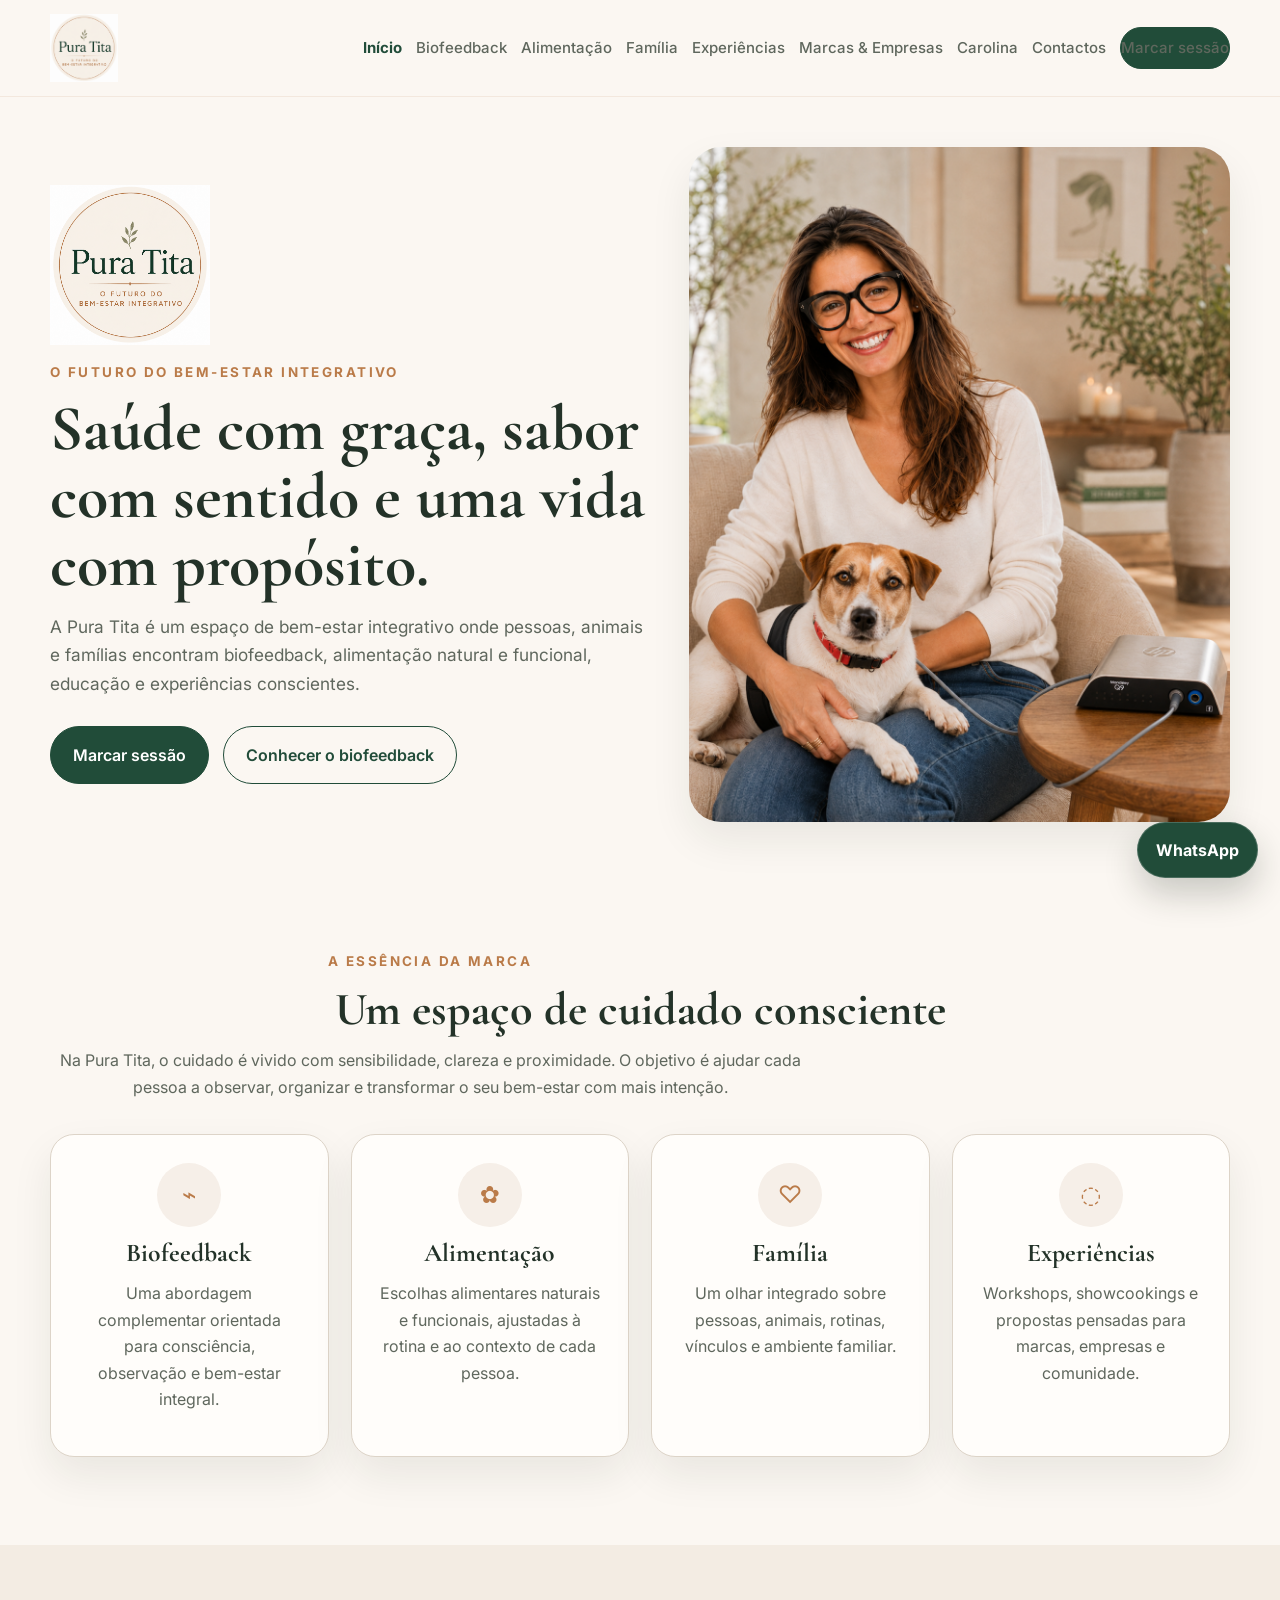
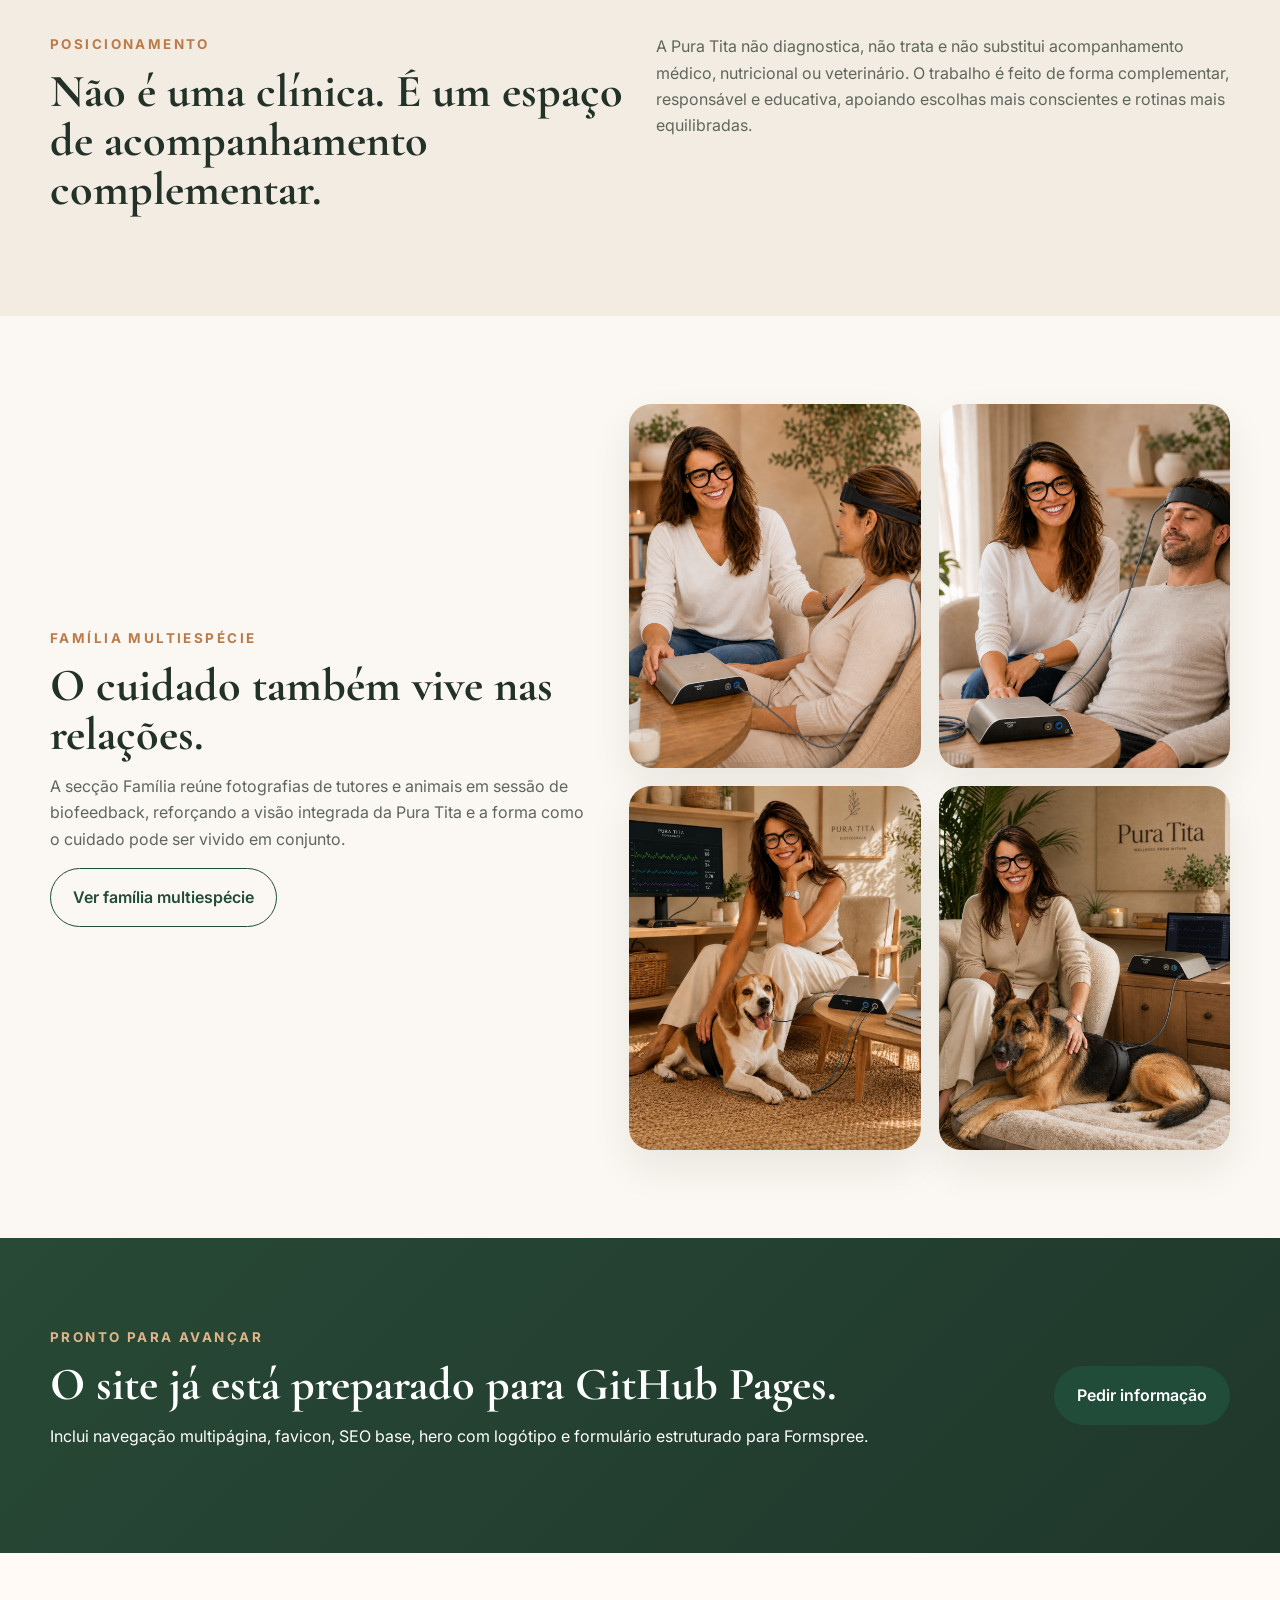
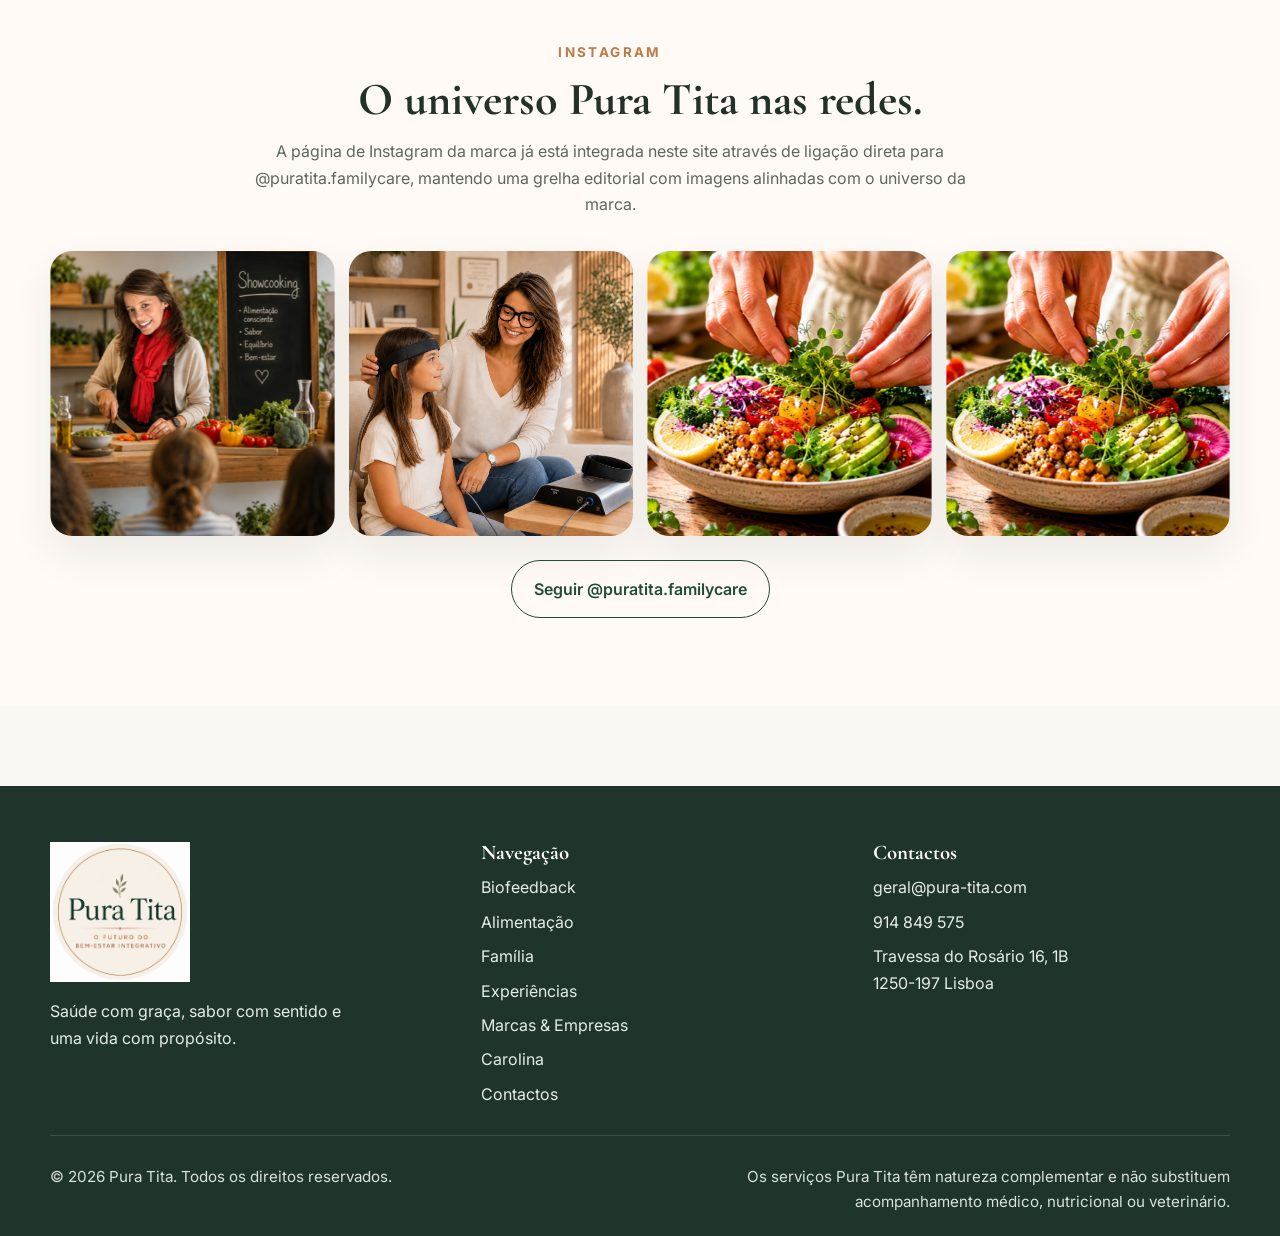
==== index.html @ 553c0d9a "Add files via upload" ====
<!doctype html>
<html lang="pt">
<head>
  <meta charset="utf-8" />
<meta name="viewport" content="width=device-width, initial-scale=1" />
<title>Pura Tita | Bem-estar integrativo para pessoas, animais e famílias</title>
<meta name="description" content="Pura Tita é um espaço de bem-estar integrativo com biofeedback, alimentação natural e funcional, família multiespécie e experiências com propósito." />
<meta name="robots" content="index, follow" />
<link rel="canonical" href="https://SEU-UTILIZADOR.github.io/pura-tita-site/index.html" />
<link rel="icon" type="image/png" href="assets/images/favicon.png" />
<link rel="preconnect" href="https://fonts.googleapis.com" />
<link rel="preconnect" href="https://fonts.gstatic.com" crossorigin />
<link href="https://fonts.googleapis.com/css2?family=Cormorant+Garamond:wght@400;500;600;700&family=Inter:wght@400;500;600;700&display=swap" rel="stylesheet" />
<link rel="stylesheet" href="styles.css" />
<meta property="og:type" content="website" />
<meta property="og:site_name" content="Pura Tita" />
<meta property="og:title" content="Pura Tita | Bem-estar integrativo para pessoas, animais e famílias" />
<meta property="og:description" content="Pura Tita é um espaço de bem-estar integrativo com biofeedback, alimentação natural e funcional, família multiespécie e experiências com propósito." />
<meta property="og:url" content="https://SEU-UTILIZADOR.github.io/pura-tita-site/index.html" />
<meta property="og:image" content="https://SEU-UTILIZADOR.github.io/pura-tita-site/assets/images/hero-xafas.png" />
<meta name="twitter:card" content="summary_large_image" />
<meta name="twitter:title" content="Pura Tita | Bem-estar integrativo para pessoas, animais e famílias" />
<meta name="twitter:description" content="Pura Tita é um espaço de bem-estar integrativo com biofeedback, alimentação natural e funcional, família multiespécie e experiências com propósito." />
<meta name="twitter:image" content="https://SEU-UTILIZADOR.github.io/pura-tita-site/assets/images/hero-xafas.png" />
<script type="application/ld+json">
{
  "@context": "https://schema.org",
  "@type": "LocalBusiness",
  "name": "Pura Tita",
  "description": "Espaço de bem-estar integrativo com biofeedback, alimentação natural e funcional, experiências e família multiespécie.",
  "url": "https://SEU-UTILIZADOR.github.io/pura-tita-site/",
  "email": "geral@pura-tita.com",
  "telephone": "+351914849575",
  "sameAs": ["https://www.instagram.com/puratita.familycare/"],
  "address": {
    "@type": "PostalAddress",
    "streetAddress": "Travessa do Rosário 16, 1B",
    "postalCode": "1250-197",
    "addressLocality": "Lisboa",
    "addressCountry": "PT"
  }
}
</script>
</head>
<body>

<header class="site-header">
  <div class="container header-inner">
    <a class="brand" href="index.html" aria-label="Pura Tita — início">
      <img class="brand-logo" src="assets/images/logo-pura-tita.png" alt="Logótipo Pura Tita" />
    </a>
    <button class="nav-toggle" type="button" aria-expanded="false" aria-controls="menu">Menu</button>
    <nav id="menu" class="site-nav" aria-label="Navegação principal">
      <a href="index.html" class="is-active">Início</a>
      <a href="biofeedback.html" class="">Biofeedback</a>
      <a href="alimentacao.html" class="">Alimentação</a>
      <a href="familia.html" class="">Família</a>
      <a href="experiencias.html" class="">Experiências</a>
      <a href="marcas-empresas.html" class="">Marcas & Empresas</a>
      <a href="carolina.html" class="">Carolina</a>
      <a href="contactos.html" class="">Contactos</a>
      <a class="button button-small" href="https://calendar.app.google/uFUYTp2zuA6HXyQT7" target="_blank" rel="noopener">Marcar sessão</a>
    </nav>
  </div>
</header>
<main>
  <section class="hero hero-home">
    <div class="container hero-grid">
      <div class="hero-copy">
        <img class="hero-logo" src="assets/images/logo-pura-tita.png" alt="Logótipo Pura Tita" />
        <p class="eyebrow">O futuro do bem-estar integrativo</p>
        <h1>Saúde com graça, sabor com sentido e uma vida com propósito.</h1>
        <p class="lead">A Pura Tita é um espaço de bem-estar integrativo onde pessoas, animais e famílias encontram biofeedback, alimentação natural e funcional, educação e experiências conscientes.</p>
        <div class="hero-actions">
          <a class="button" href="https://calendar.app.google/uFUYTp2zuA6HXyQT7" target="_blank" rel="noopener">Marcar sessão</a>
          <a class="button button-secondary" href="biofeedback.html">Conhecer o biofeedback</a>
        </div>
      </div>
      <div class="hero-media">
        <img src="assets/images/hero-xafas.png" alt="Carolina com o Xafas num ambiente acolhedor e alinhado com a marca Pura Tita" />
      </div>
    </div>
  </section>

  <section class="section">
    <div class="container">
      <div class="section-heading center">
        <p class="eyebrow">A essência da marca</p>
        <h2>Um espaço de cuidado consciente</h2>
        <p>Na Pura Tita, o cuidado é vivido com sensibilidade, clareza e proximidade. O objetivo é ajudar cada pessoa a observar, organizar e transformar o seu bem-estar com mais intenção.</p>
      </div>
      
<div class="cards cards-4">
  <article class="card icon-card"><span>⌁</span><h3>Biofeedback</h3><p>Uma abordagem complementar orientada para consciência, observação e bem-estar integral.</p></article>
  <article class="card icon-card"><span>✿</span><h3>Alimentação</h3><p>Escolhas alimentares naturais e funcionais, ajustadas à rotina e ao contexto de cada pessoa.</p></article>
  <article class="card icon-card"><span>♡</span><h3>Família</h3><p>Um olhar integrado sobre pessoas, animais, rotinas, vínculos e ambiente familiar.</p></article>
  <article class="card icon-card"><span>◌</span><h3>Experiências</h3><p>Workshops, showcookings e propostas pensadas para marcas, empresas e comunidade.</p></article>
</div>
    </div>
  </section>

  <section class="section section-tint">
    <div class="container two-col">
      <div>
        <p class="eyebrow">Posicionamento</p>
        <h2>Não é uma clínica. É um espaço de acompanhamento complementar.</h2>
      </div>
      <div>
        <p>A Pura Tita não diagnostica, não trata e não substitui acompanhamento médico, nutricional ou veterinário. O trabalho é feito de forma complementar, responsável e educativa, apoiando escolhas mais conscientes e rotinas mais equilibradas.</p>
      </div>
    </div>
  </section>

  <section class="section">
    <div class="container split-feature">
      <div class="feature-copy">
        <p class="eyebrow">Família multiespécie</p>
        <h2>O cuidado também vive nas relações.</h2>
        <p>A secção Família reúne fotografias de tutores e animais em sessão de biofeedback, reforçando a visão integrada da Pura Tita e a forma como o cuidado pode ser vivido em conjunto.</p>
        <a class="button button-secondary" href="familia.html">Ver família multiespécie</a>
      </div>
      <div class="feature-media family-feature-grid">
        <img src="assets/images/familia-mulher-adulta.png" alt="Carolina com uma tutora em sessão de biofeedback" />
        <img src="assets/images/familia-homem-adulto.png" alt="Carolina com um tutor em sessão de biofeedback" />
        <img src="assets/images/biofeedback-beagle.jpg" alt="Carolina com um beagle em sessão de biofeedback" />
        <img src="assets/images/familia-pastor.jpg" alt="Carolina com um pastor alemão em sessão de biofeedback" />
      </div>
    </div>
  </section>

  <section class="section cta-band">
    <div class="container cta-band-inner">
      <div>
        <p class="eyebrow">Pronto para avançar</p>
        <h2>O site já está preparado para GitHub Pages.</h2>
        <p>Inclui navegação multipágina, favicon, SEO base, hero com logótipo e formulário estruturado para Formspree.</p>
      </div>
      <a class="button" href="contactos.html">Pedir informação</a>
    </div>
  </section>

  <section class="section instagram-section">
    <div class="container section-heading center narrow">
      <p class="eyebrow">Instagram</p>
      <h2>O universo Pura Tita nas redes.</h2>
      <p>A página de Instagram da marca já está integrada neste site através de ligação direta para @puratita.familycare, mantendo uma grelha editorial com imagens alinhadas com o universo da marca.</p>
    </div>
    <div class="container instagram-grid">
      <img src="assets/images/experiencias-showcooking.png" alt="Showcooking Pura Tita" />
      <img src="assets/images/familia-crianca.png" alt="Sessão de biofeedback com criança" />
      <img src="assets/images/alimentacao-1.png" alt="Alimentação natural e funcional Pura Tita" />
      <img src="assets/images/alimentacao-1.png" alt="Alimentação natural e funcional Pura Tita" />
    </div>
    <div class="container center insta-cta">
      <a class="button button-secondary" href="https://www.instagram.com/puratita.familycare/" target="_blank" rel="noopener">Seguir @puratita.familycare</a>
    </div>
  </section>

</main>

<footer class="site-footer">
  <div class="container footer-grid">
    <div>
      <img class="footer-logo" src="assets/images/logo-pura-tita.png" alt="Logótipo Pura Tita" />
      <p class="footer-tagline">Saúde com graça, sabor com sentido e uma vida com propósito.</p>
    </div>
    <div>
      <h4>Navegação</h4>
      <ul class="footer-links">
        <li><a href="biofeedback.html">Biofeedback</a></li>
        <li><a href="alimentacao.html">Alimentação</a></li>
        <li><a href="familia.html">Família</a></li>
        <li><a href="experiencias.html">Experiências</a></li>
        <li><a href="marcas-empresas.html">Marcas & Empresas</a></li>
        <li><a href="carolina.html">Carolina</a></li>
        <li><a href="contactos.html">Contactos</a></li>
      </ul>
    </div>
    <div>
      <h4>Contactos</h4>
      <ul class="footer-links footer-contact">
        <li><a href="mailto:geral@pura-tita.com">geral@pura-tita.com</a></li>
        <li><a href="tel:+351914849575">914 849 575</a></li>
        <li>Travessa do Rosário 16, 1B<br />1250-197 Lisboa</li>
      </ul>
    </div>
  </div>
  <div class="container footer-bottom">
    <p>© <span id="year"></span> Pura Tita. Todos os direitos reservados.</p>
    <p class="footer-note">Os serviços Pura Tita têm natureza complementar e não substituem acompanhamento médico, nutricional ou veterinário.</p>
  </div>
</footer>
<a class="whatsapp-float" href="https://wa.me/351914849575?text=Gostaria%20de%20saber%20mais%20sobre%20a%20Pura%20Tita." aria-label="Contactar a Pura Tita por WhatsApp">WhatsApp</a>
<script src="script.js"></script>
</body>
</html>
---- styles.css ----
:root{
  --bg:#fbf7f2;
  --surface:#fffdfa;
  --surface-2:#f3ece3;
  --text:#2a3029;
  --muted:#5f675d;
  --line:#ddd4c8;
  --green:#214c39;
  --green-soft:#315e48;
  --copper:#ba7b49;
  --white:#ffffff;
  --shadow:0 18px 40px rgba(29,35,27,.08);
  --radius:24px;
  --radius-sm:18px;
  --container:min(1180px, calc(100% - 32px));
  --serif:'Cormorant Garamond', Georgia, serif;
  --sans:'Inter', system-ui, sans-serif;
}
*{box-sizing:border-box}
html{scroll-behavior:smooth}
body{margin:0;font-family:var(--sans);background:var(--bg);color:var(--text);line-height:1.65}
a{color:inherit;text-decoration:none}
img{max-width:100%;display:block}
.container{width:var(--container);margin:0 auto}
.section{padding:88px 0}
.section-tint{background:var(--surface-2)}
.center{text-align:center}
.narrow{max-width:820px}
.top-gap{margin-top:28px}
.eyebrow{margin:0 0 12px;font-size:.84rem;font-weight:700;letter-spacing:.18em;text-transform:uppercase;color:var(--copper)}
h1,h2,h3,h4{font-family:var(--serif);line-height:1.06;margin:0 0 14px;color:#233228}
h1{font-size:clamp(2.6rem, 5vw, 4.8rem)}
h2{font-size:clamp(2rem, 3.6vw, 3.2rem)}
h3{font-size:1.6rem}
p{margin:0 0 16px;color:var(--muted)}
.lead{font-size:1.08rem}
.button{display:inline-flex;align-items:center;justify-content:center;padding:15px 22px;border-radius:999px;background:var(--green);color:#fff;font-weight:600;border:1px solid var(--green);transition:.25s ease}
.button:hover{background:var(--green-soft);border-color:var(--green-soft)}
.button-secondary{background:transparent;color:var(--green)}
.button-secondary:hover{background:rgba(33,76,57,.06)}
.button-small{padding:11px 18px;font-size:.95rem}
.site-header{position:sticky;top:0;z-index:20;background:rgba(251,247,242,.92);backdrop-filter:blur(10px);border-bottom:1px solid rgba(186,123,73,.12)}
.header-inner{display:flex;align-items:center;justify-content:space-between;gap:18px;padding:14px 0}
.brand-logo{height:68px;width:auto;object-fit:contain}
.site-nav{display:flex;align-items:center;gap:18px;flex-wrap:wrap}
.site-nav a{padding:8px 0;color:var(--muted);font-weight:500}
.site-nav a.is-active{color:var(--green);font-weight:700}
.nav-toggle{display:none;border:1px solid var(--line);background:#fff;padding:10px 14px;border-radius:999px;font:inherit}
.hero{padding:42px 0 40px}
.hero-home{padding-top:50px}
.hero-grid,.page-hero-grid{display:grid;grid-template-columns:1.05fr .95fr;gap:42px;align-items:center}
.hero-logo{width:160px;margin-bottom:16px}
.hero-media img,.page-hero-media img{width:100%;height:100%;object-fit:cover;border-radius:32px;box-shadow:var(--shadow)}
.hero-actions{display:flex;gap:14px;flex-wrap:wrap;margin-top:28px}
.page-hero{padding:70px 0 34px}
.page-hero.small{padding:76px 0 12px}
.section-heading{margin-bottom:34px}
.section-heading p{max-width:760px}
.cards{display:grid;gap:22px}
.cards-4{grid-template-columns:repeat(4,minmax(0,1fr))}
.cards-3{grid-template-columns:repeat(3,minmax(0,1fr))}
.card{background:var(--surface);border:1px solid var(--line);border-radius:var(--radius);padding:28px;box-shadow:var(--shadow)}
.icon-card{text-align:center}
.icon-card span{display:inline-flex;align-items:center;justify-content:center;width:64px;height:64px;border-radius:50%;background:#f6efe8;color:var(--copper);font-size:1.5rem;margin-bottom:12px}
.two-col{display:grid;grid-template-columns:1fr 1fr;gap:32px;align-items:start}
.split-feature{display:grid;grid-template-columns:.95fr 1.05fr;gap:36px;align-items:center}
.feature-media img{border-radius:22px;box-shadow:var(--shadow)}
.family-feature-grid{display:grid;grid-template-columns:repeat(2,1fr);gap:18px}
.cta-band{background:linear-gradient(135deg, #284936 0%, #1f372b 100%);color:#fff}
.cta-band h2,.cta-band p{color:#fff}
.cta-band .eyebrow{color:#e0b58b}
.cta-band-inner{display:flex;align-items:center;justify-content:space-between;gap:28px}
.checklist{list-style:none;padding:0;margin:24px 0 0;display:grid;gap:10px}
.checklist li{position:relative;padding-left:28px;color:var(--muted)}
.checklist li::before{content:'✓';position:absolute;left:0;top:0;color:var(--green);font-weight:700}
.checklist.two-columns{grid-template-columns:repeat(2,minmax(0,1fr));column-gap:20px}
.steps .card strong{display:inline-flex;width:40px;height:40px;align-items:center;justify-content:center;border-radius:50%;background:#f2eadf;color:var(--green);margin-bottom:10px}
.gallery-2{display:grid;grid-template-columns:1fr 1fr;gap:24px}
.gallery-2 img,.family-grid img{border-radius:26px;box-shadow:var(--shadow);width:100%;height:100%;object-fit:cover}
.notice{background:#fffdf9;border:1px solid var(--line);border-radius:var(--radius);padding:32px;text-align:center;box-shadow:var(--shadow)}
.family-grid{display:grid;grid-template-columns:repeat(2,minmax(0,1fr));gap:24px}
.family-card{background:var(--surface);border:1px solid var(--line);border-radius:26px;overflow:hidden;box-shadow:var(--shadow)}
.family-card img{aspect-ratio:4/5}
.family-card div{padding:20px 22px 24px}
.contact-grid{display:grid;grid-template-columns:.82fr 1.18fr;gap:28px;align-items:start}
.contact-card,.form-card{background:var(--surface);border:1px solid var(--line);border-radius:var(--radius);padding:28px;box-shadow:var(--shadow)}
.contact-list{list-style:none;padding:0;margin:0;display:grid;gap:16px}
.contact-list li{display:grid;gap:4px}
.contact-list strong{color:var(--text)}
.contact-form{display:grid;gap:16px}
.field-grid{display:grid;grid-template-columns:1fr 1fr;gap:16px}
label{display:grid;gap:8px;color:var(--text);font-weight:600}
input,select,textarea{width:100%;padding:14px 16px;border-radius:16px;border:1px solid var(--line);background:#fff;font:inherit;color:var(--text)}
textarea{resize:vertical}
.form-note{font-size:.92rem;color:var(--muted);margin-top:4px}
.site-footer{padding:56px 0 22px;background:#1f352b;color:#eef2ee;margin-top:80px}
.footer-grid{display:grid;grid-template-columns:1.2fr .8fr .9fr;gap:34px;align-items:start}
.footer-logo{width:140px;margin-bottom:16px}
.footer-tagline{color:#e5ede7;max-width:300px}
.site-footer h4{font-size:1.3rem;color:#fff;margin-bottom:10px}
.footer-links{list-style:none;padding:0;margin:0;display:grid;gap:8px}
.footer-links a,.footer-links li{color:#e5ede7}
.footer-bottom{display:flex;justify-content:space-between;gap:24px;align-items:flex-start;padding-top:28px;margin-top:28px;border-top:1px solid rgba(255,255,255,.12)}
.footer-bottom p{color:#d7e2da;font-size:.95rem;margin:0}
.footer-note{max-width:580px;text-align:right}
@media (max-width: 980px){
  .hero-grid,.page-hero-grid,.two-col,.split-feature,.contact-grid,.cta-band-inner,.footer-grid,.footer-bottom{grid-template-columns:1fr;display:grid}
  .cards-4,.cards-3,.family-grid,.gallery-2,.field-grid,.checklist.two-columns,.family-feature-grid{grid-template-columns:1fr 1fr}
  .cta-band-inner{gap:18px}
  .footer-note{text-align:left}
}
@media (max-width: 760px){
  .nav-toggle{display:inline-flex}
  .site-nav{display:none;position:absolute;right:16px;left:16px;top:86px;background:rgba(251,247,242,.98);border:1px solid var(--line);border-radius:24px;padding:18px;box-shadow:var(--shadow);flex-direction:column;align-items:flex-start}
  .site-nav.is-open{display:flex}
  .cards-4,.cards-3,.family-grid,.gallery-2,.field-grid,.checklist.two-columns,.family-feature-grid{grid-template-columns:1fr}
  .brand-logo{height:58px}
  .hero,.page-hero,.section{padding-top:56px;padding-bottom:56px}
}

.section-family-group{padding-top:72px;padding-bottom:72px}
.family-grid-people{grid-template-columns:repeat(2,minmax(0,1fr))}
.family-grid-dogs{grid-template-columns:repeat(2,minmax(0,1fr))}
.family-card h3{margin-bottom:8px}
@media (min-width: 1100px){
  .family-grid-people{grid-template-columns:repeat(3,minmax(0,1fr))}
}

/* v6 premium/editorial additions */
.site-nav{gap:14px}
.site-nav a{font-size:.94rem}
.editorial-hero{background:linear-gradient(180deg, #fbf7f2 0%, #f3ece3 100%)}
.layered-media{position:relative}
.layered-media::before{content:"";position:absolute;inset:18px -18px -18px 18px;border:1px solid rgba(186,123,73,.35);border-radius:32px;z-index:-1}
.service-list-v6{display:grid;gap:16px}
.service-list-v6>div{background:var(--surface);border:1px solid var(--line);border-radius:22px;padding:22px;box-shadow:var(--shadow)}
.service-list-v6 strong{display:block;color:var(--green);margin-bottom:4px}
.partner-card-v6{min-height:260px}
.whatsapp-float{position:fixed;right:22px;bottom:22px;z-index:50;background:#214c39;color:#fff;border-radius:999px;padding:14px 18px;font-weight:700;box-shadow:0 16px 34px rgba(29,35,27,.22);border:1px solid rgba(255,255,255,.18)}
.whatsapp-float:hover{background:#315e48}
.instagram-section{background:#fffaf6}
.instagram-grid{display:grid;grid-template-columns:repeat(4,1fr);gap:14px}
.instagram-grid img{width:100%;aspect-ratio:1/1;object-fit:cover;border-radius:22px;box-shadow:var(--shadow)}
.insta-cta{margin-top:24px}
.map-wrap{display:grid;gap:20px}
.google-map{width:100%;min-height:420px;border:0;border-radius:28px;box-shadow:var(--shadow)}
.footer-grid{grid-template-columns:1fr .9fr .9fr}
@media (max-width:980px){
  .instagram-grid{grid-template-columns:repeat(2,1fr)}
}
@media (max-width:760px){
  .whatsapp-float{left:16px;right:16px;text-align:center;justify-content:center;display:flex}
  .instagram-grid{grid-template-columns:1fr}
}

.only-dogs-grid{grid-template-columns:repeat(2,minmax(0,1fr))}
.biofeedback-gallery-v7{display:grid;grid-template-columns:repeat(4,1fr);gap:18px}
.biofeedback-gallery-v7 img,.full-width-feature{width:100%;border-radius:26px;box-shadow:var(--shadow);object-fit:cover}
.biofeedback-gallery-v7 img{aspect-ratio:4/5}
.image-highlight-block{display:grid;gap:18px}
.full-width-feature{max-height:760px}
.experience-sport-block{align-items:center}
@media (max-width: 980px){
  .biofeedback-gallery-v7{grid-template-columns:repeat(2,1fr)}
}
@media (max-width: 760px){
  .biofeedback-gallery-v7{grid-template-columns:1fr}
}
@media (max-width: 760px){
  .only-dogs-grid{grid-template-columns:1fr}
}

/* v8 corrections */
.page-hero-media img[src*="alimentacao-1"], .page-hero-media img[src*="experiencias-showcooking"], .page-hero-media img[src*="experiencias-desporto"]{object-fit:cover;image-rendering:auto}
.image-highlight-block .full-width-feature{max-width:760px;margin-inline:auto;display:block}
.experience-sport-block .page-hero-media{max-width:520px}
.biofeedback-gallery-v7 img,.family-card img{background:#f3ece3}


/* v11 booking integration */
.booking-card-google-calendar{
  background:#f7efe7;
  border:1px solid var(--line);
  border-radius:22px;
  padding:22px;
  margin-bottom:24px;
}
.booking-card-google-calendar h2{
  font-size:2rem;
  margin-bottom:8px;
}
.booking-card-google-calendar p{
  margin-bottom:18px;
}
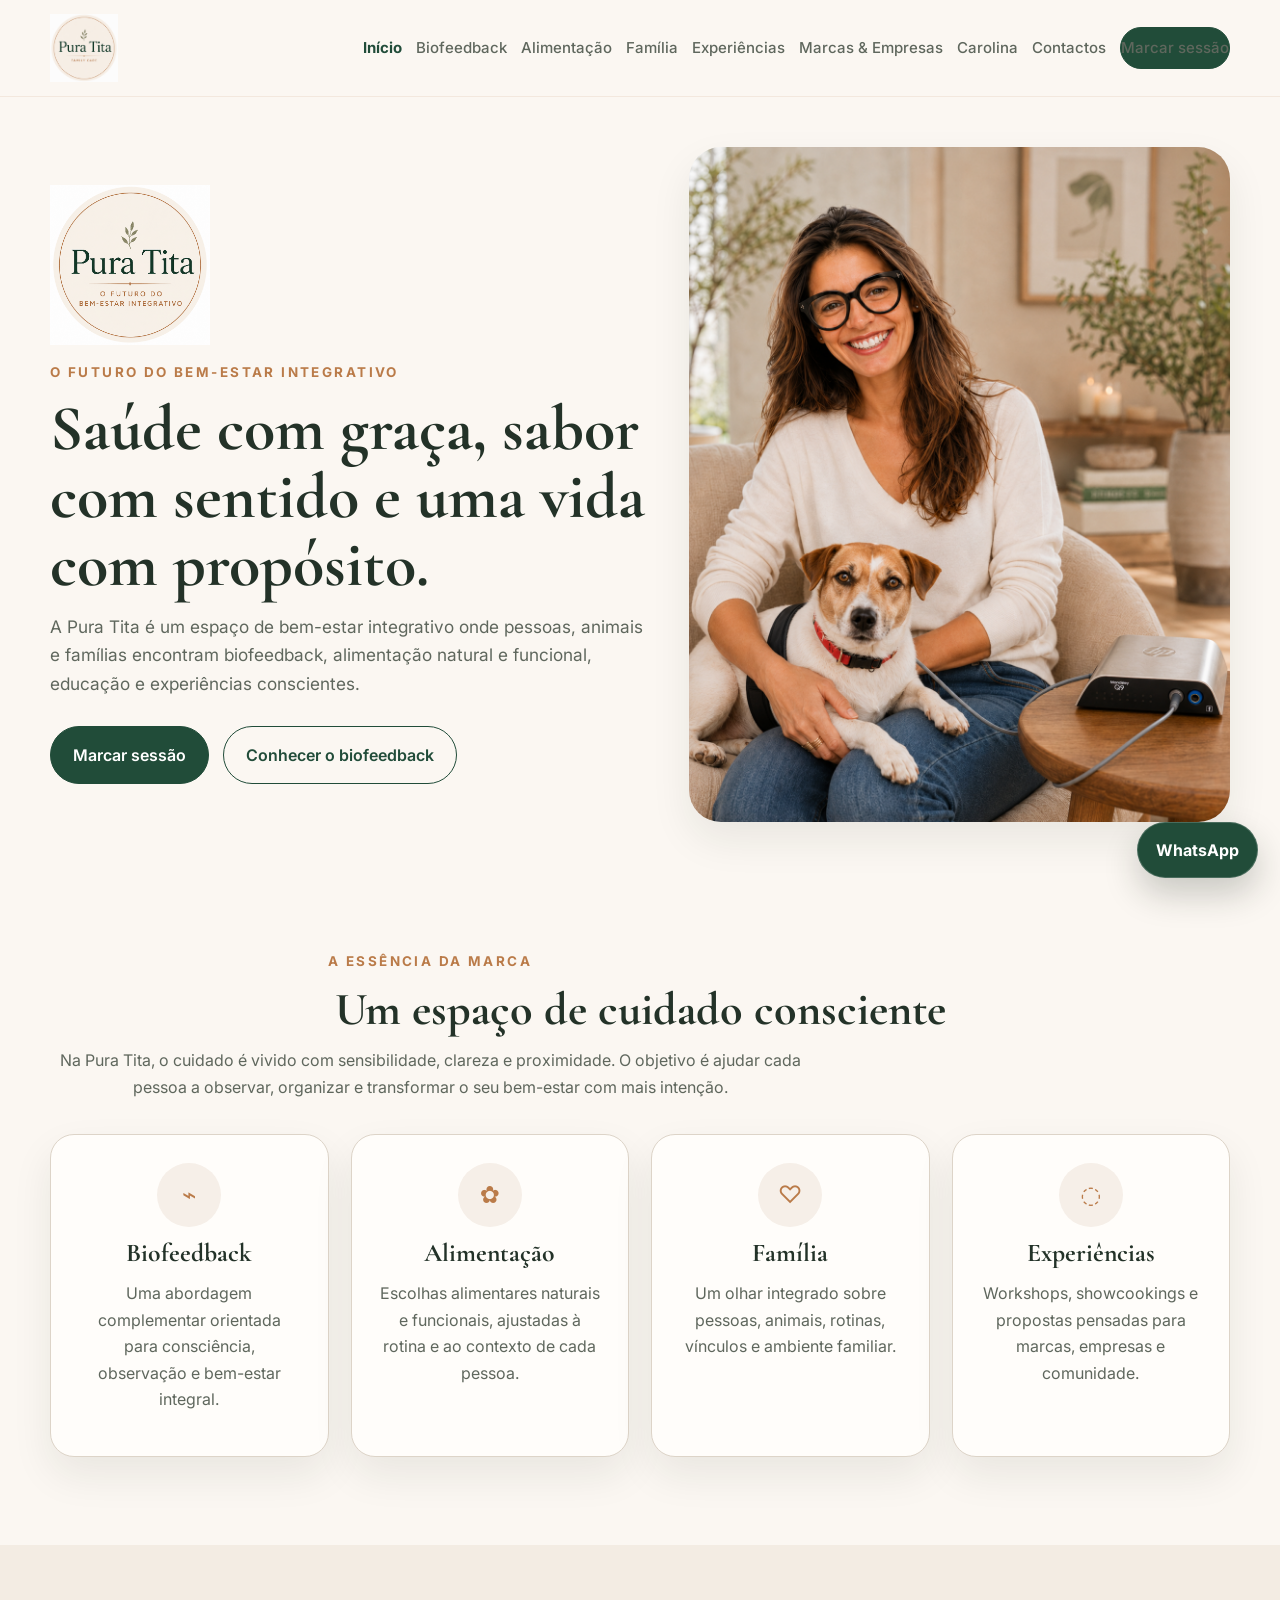
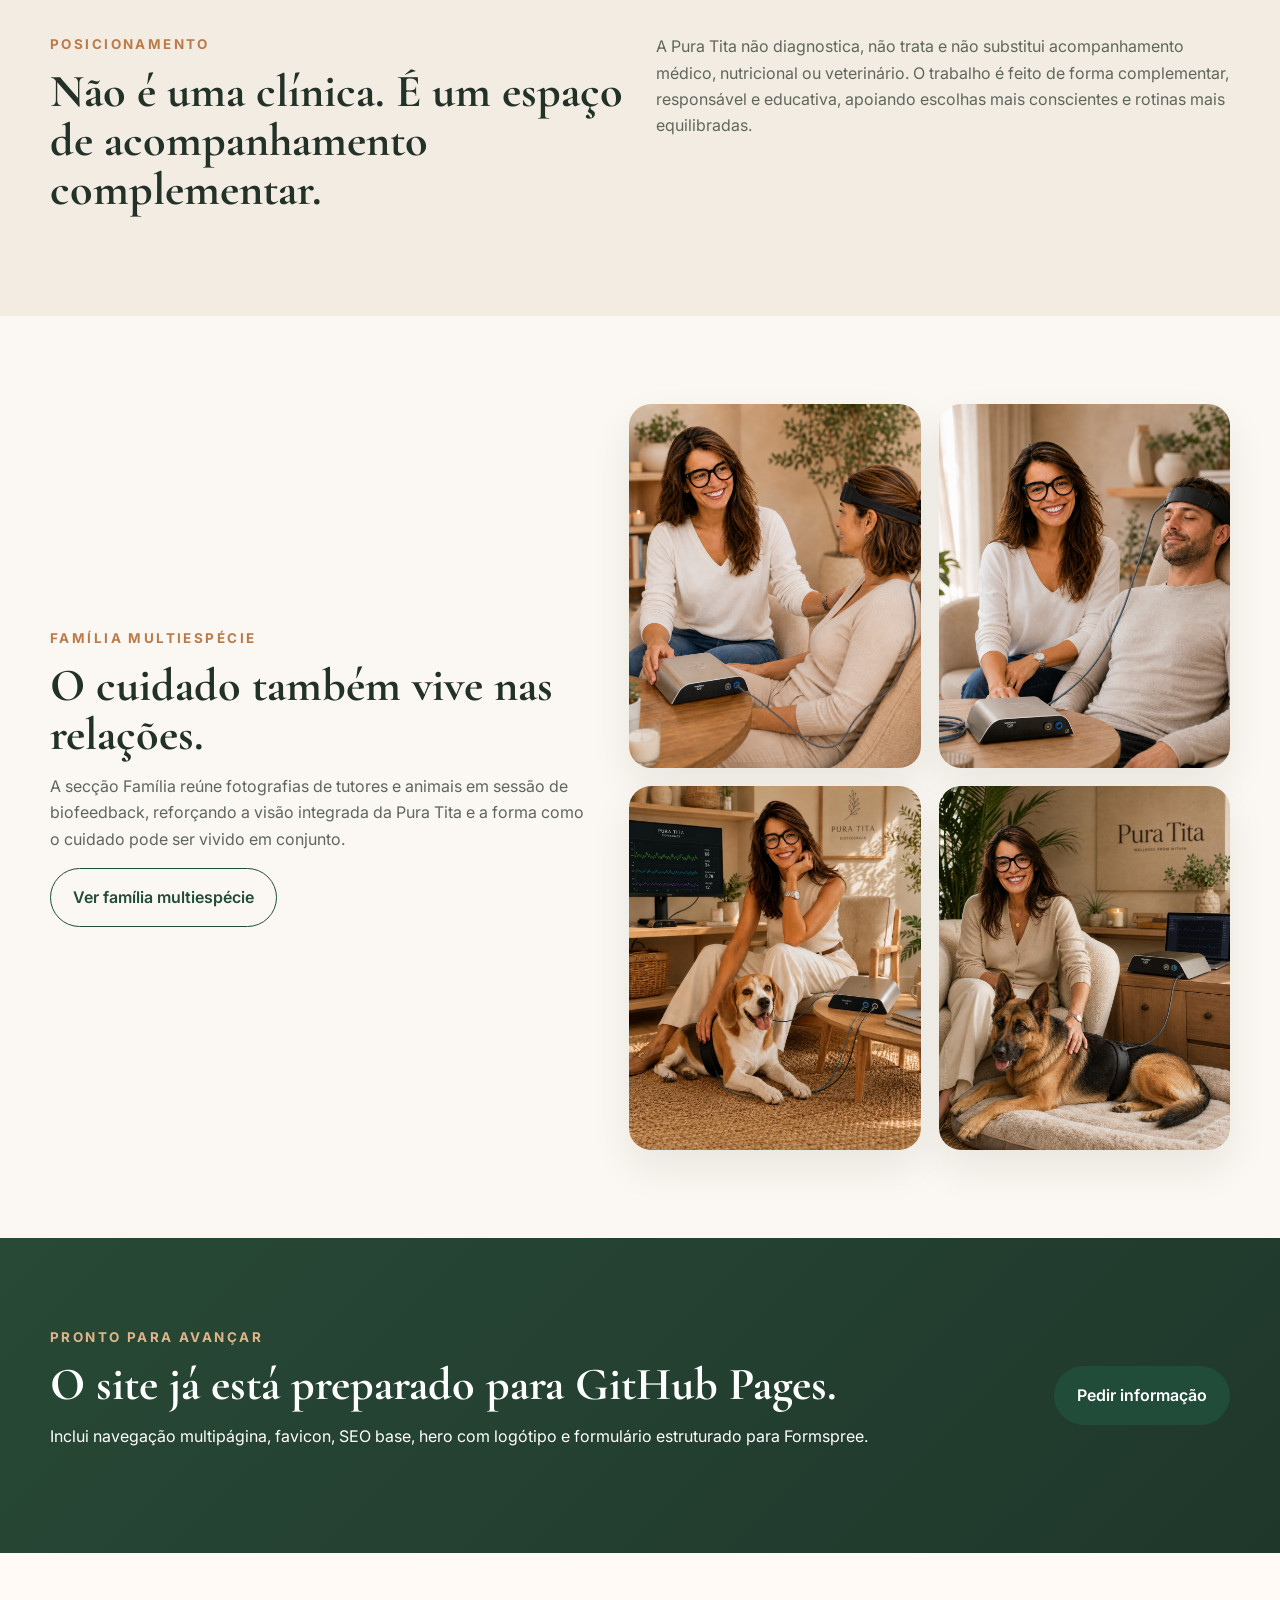
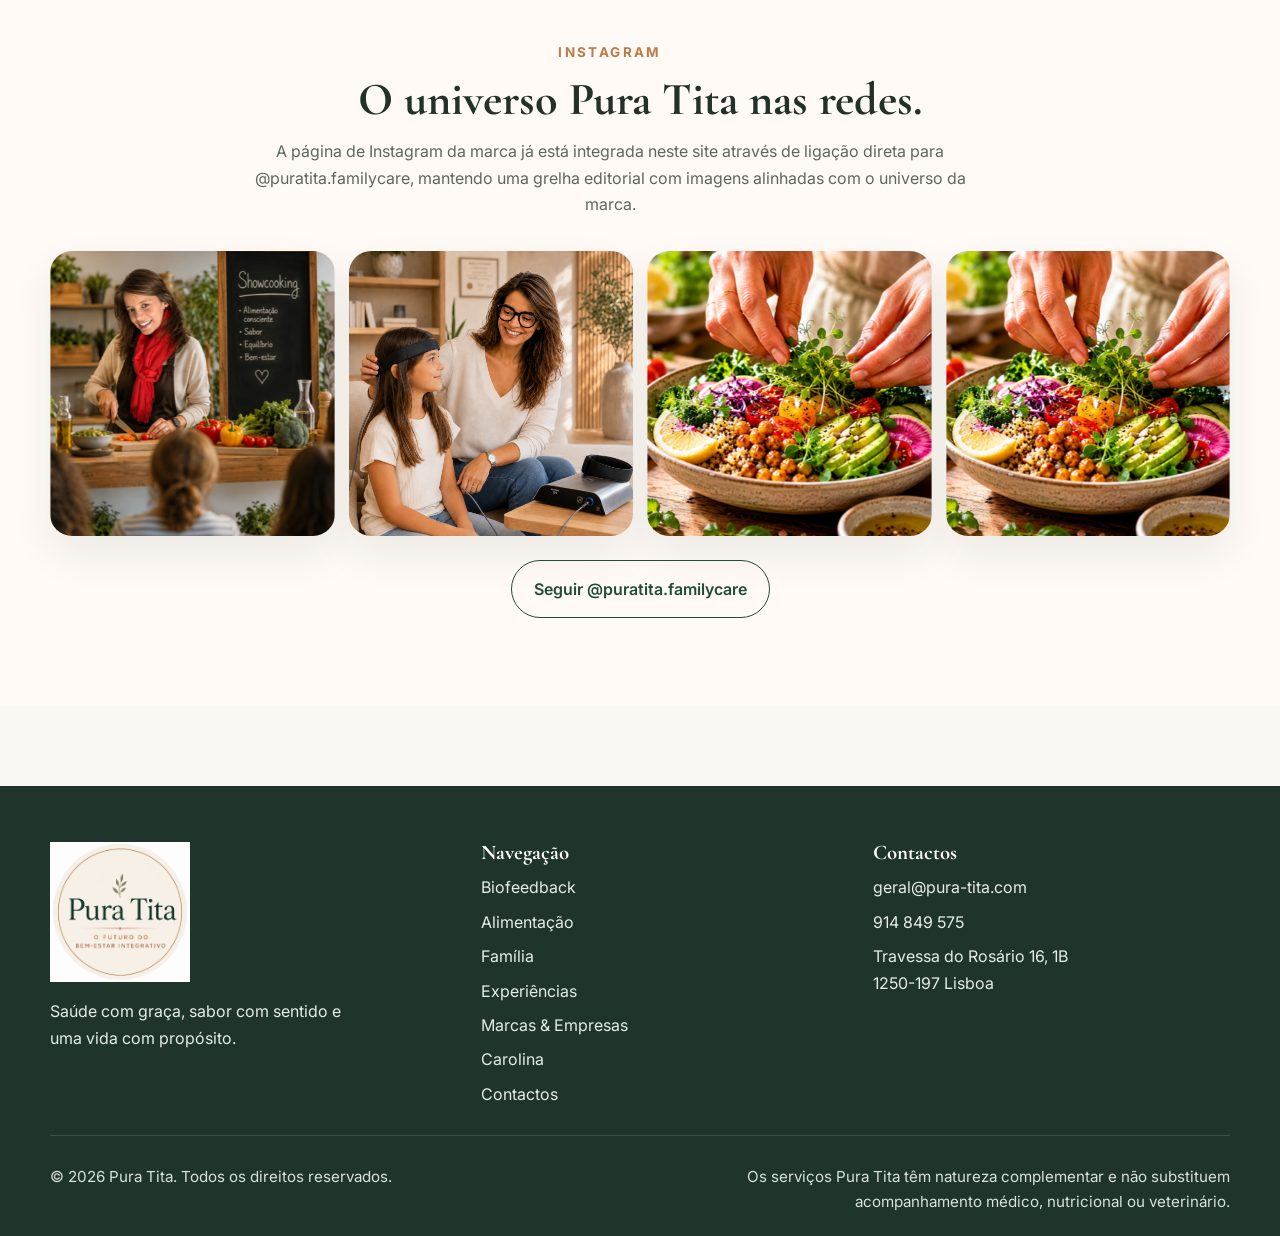
==== commit eba253a7: "Update index.html update logotipo" ====
--- a/index.html
+++ b/index.html
@@ -47,7 +47,7 @@
 <header class="site-header">
   <div class="container header-inner">
     <a class="brand" href="index.html" aria-label="Pura Tita — início">
-      <img class="brand-logo" src="assets/images/logo-pura-tita.png" alt="Logótipo Pura Tita" />
+      <img class="brand-logo" src="assets/images/Logo_VF1" alt="Logótipo Pura Tita" />
     </a>
     <button class="nav-toggle" type="button" aria-expanded="false" aria-controls="menu">Menu</button>
     <nav id="menu" class="site-nav" aria-label="Navegação principal">
@@ -193,4 +193,4 @@
 <a class="whatsapp-float" href="https://wa.me/351914849575?text=Gostaria%20de%20saber%20mais%20sobre%20a%20Pura%20Tita." aria-label="Contactar a Pura Tita por WhatsApp">WhatsApp</a>
 <script src="script.js"></script>
 </body>
-</html>+</html>
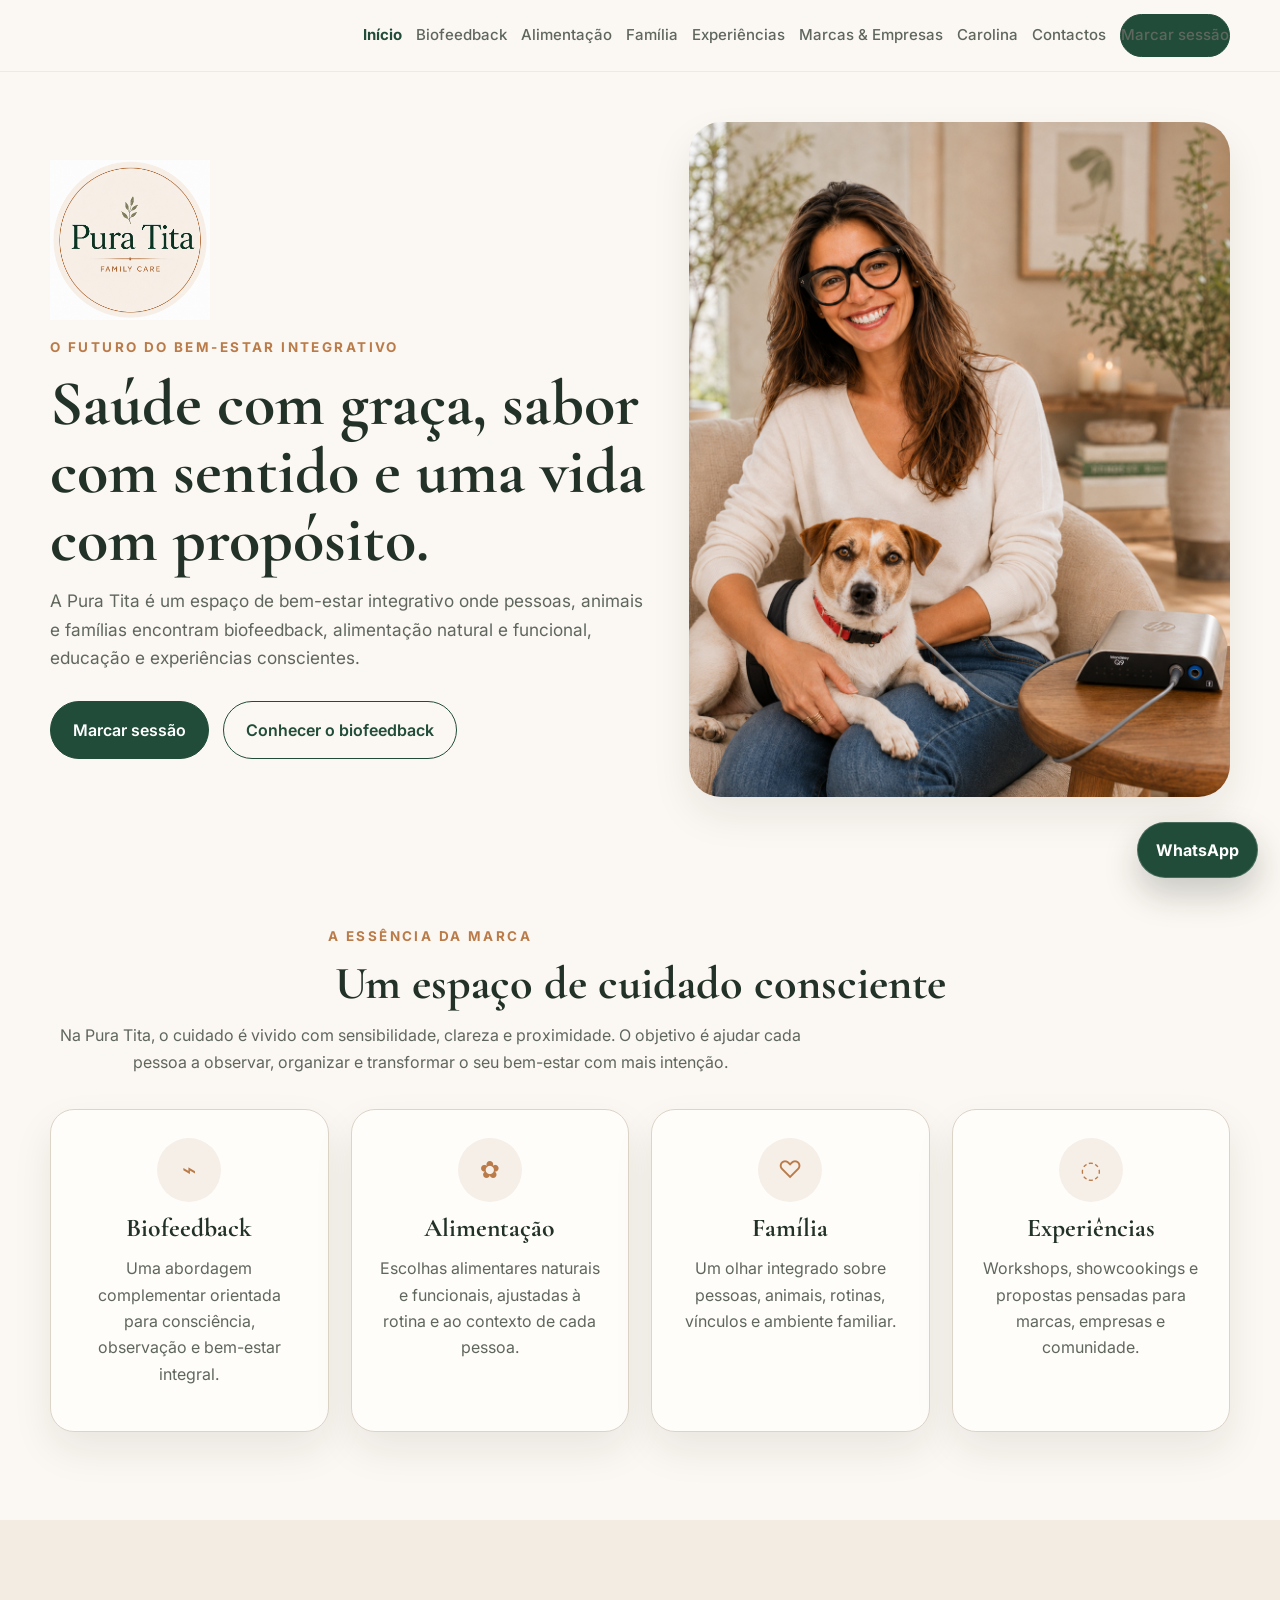
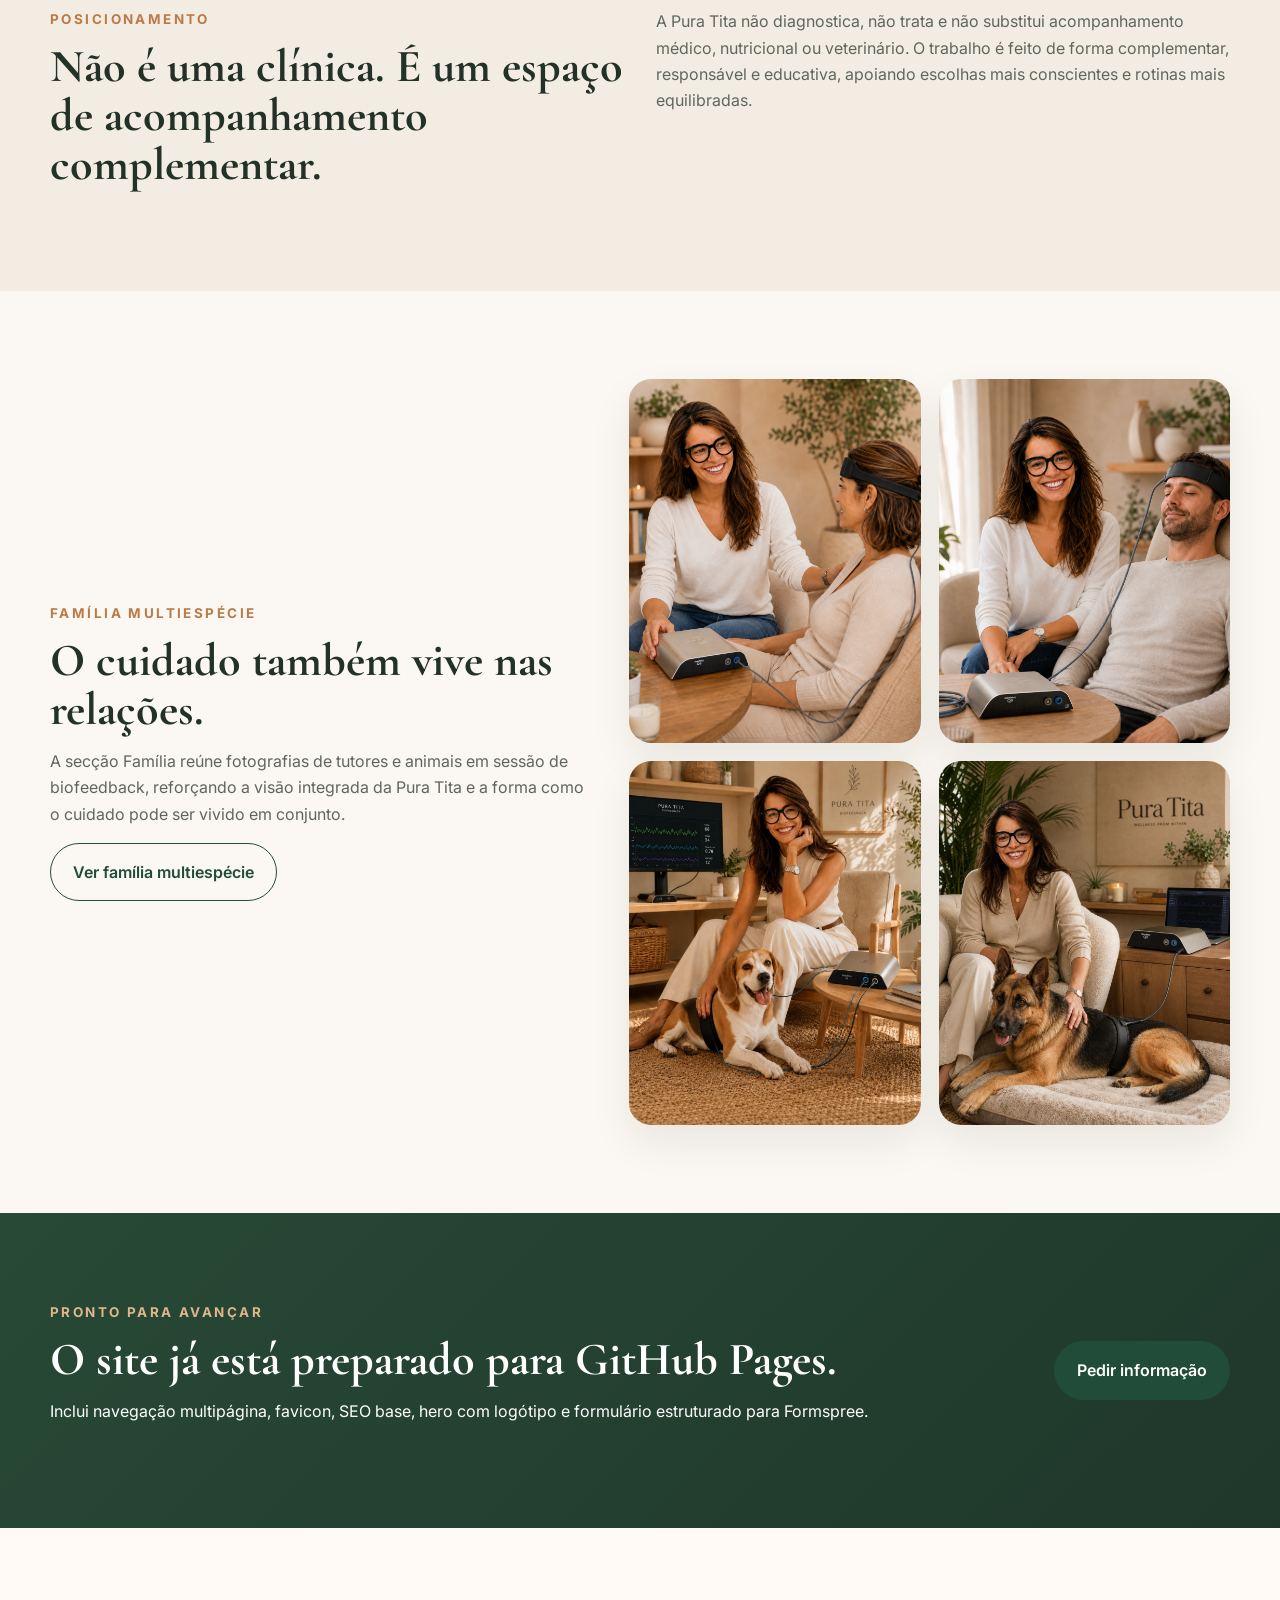
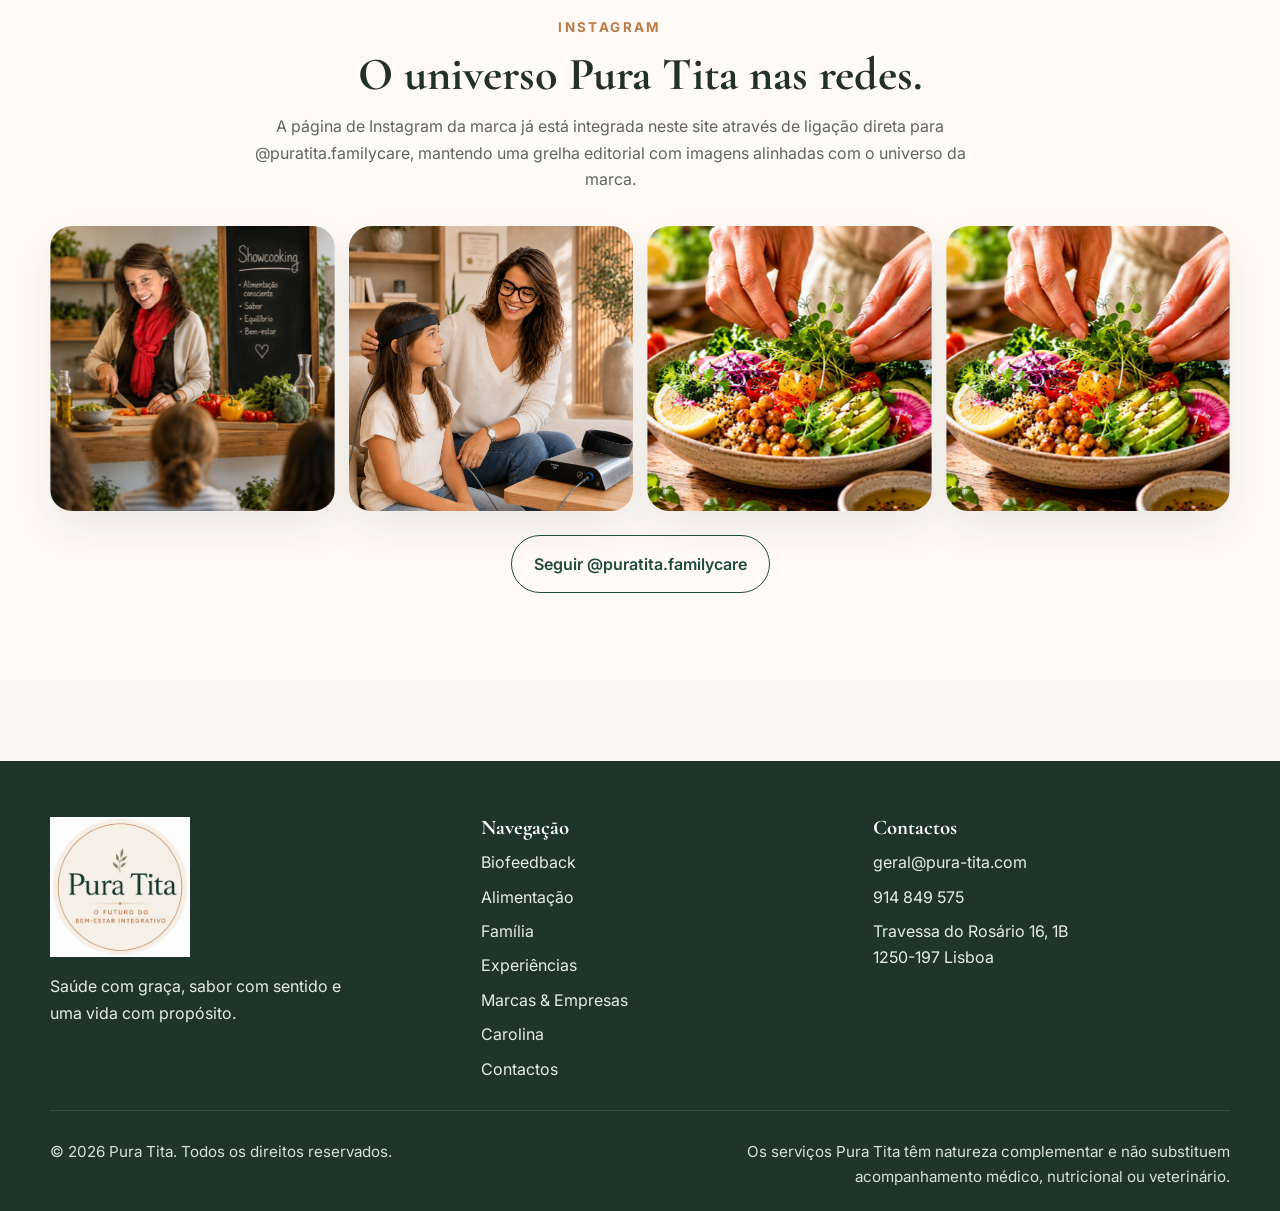
==== commit aed26698: "Update index.html Remove logo de topoe alteracao de logo de baixo" ====
--- a/index.html
+++ b/index.html
@@ -47,7 +47,6 @@
 <header class="site-header">
   <div class="container header-inner">
     <a class="brand" href="index.html" aria-label="Pura Tita — início">
-      <img class="brand-logo" src="assets/images/Logo_VF1" alt="Logótipo Pura Tita" />
     </a>
     <button class="nav-toggle" type="button" aria-expanded="false" aria-controls="menu">Menu</button>
     <nav id="menu" class="site-nav" aria-label="Navegação principal">
@@ -67,7 +66,7 @@
   <section class="hero hero-home">
     <div class="container hero-grid">
       <div class="hero-copy">
-        <img class="hero-logo" src="assets/images/logo-pura-tita.png" alt="Logótipo Pura Tita" />
+        <img class="hero-logo" src="assets/images/Logo_VF1" alt="Logótipo Pura Tita" />
         <p class="eyebrow">O futuro do bem-estar integrativo</p>
         <h1>Saúde com graça, sabor com sentido e uma vida com propósito.</h1>
         <p class="lead">A Pura Tita é um espaço de bem-estar integrativo onde pessoas, animais e famílias encontram biofeedback, alimentação natural e funcional, educação e experiências conscientes.</p>
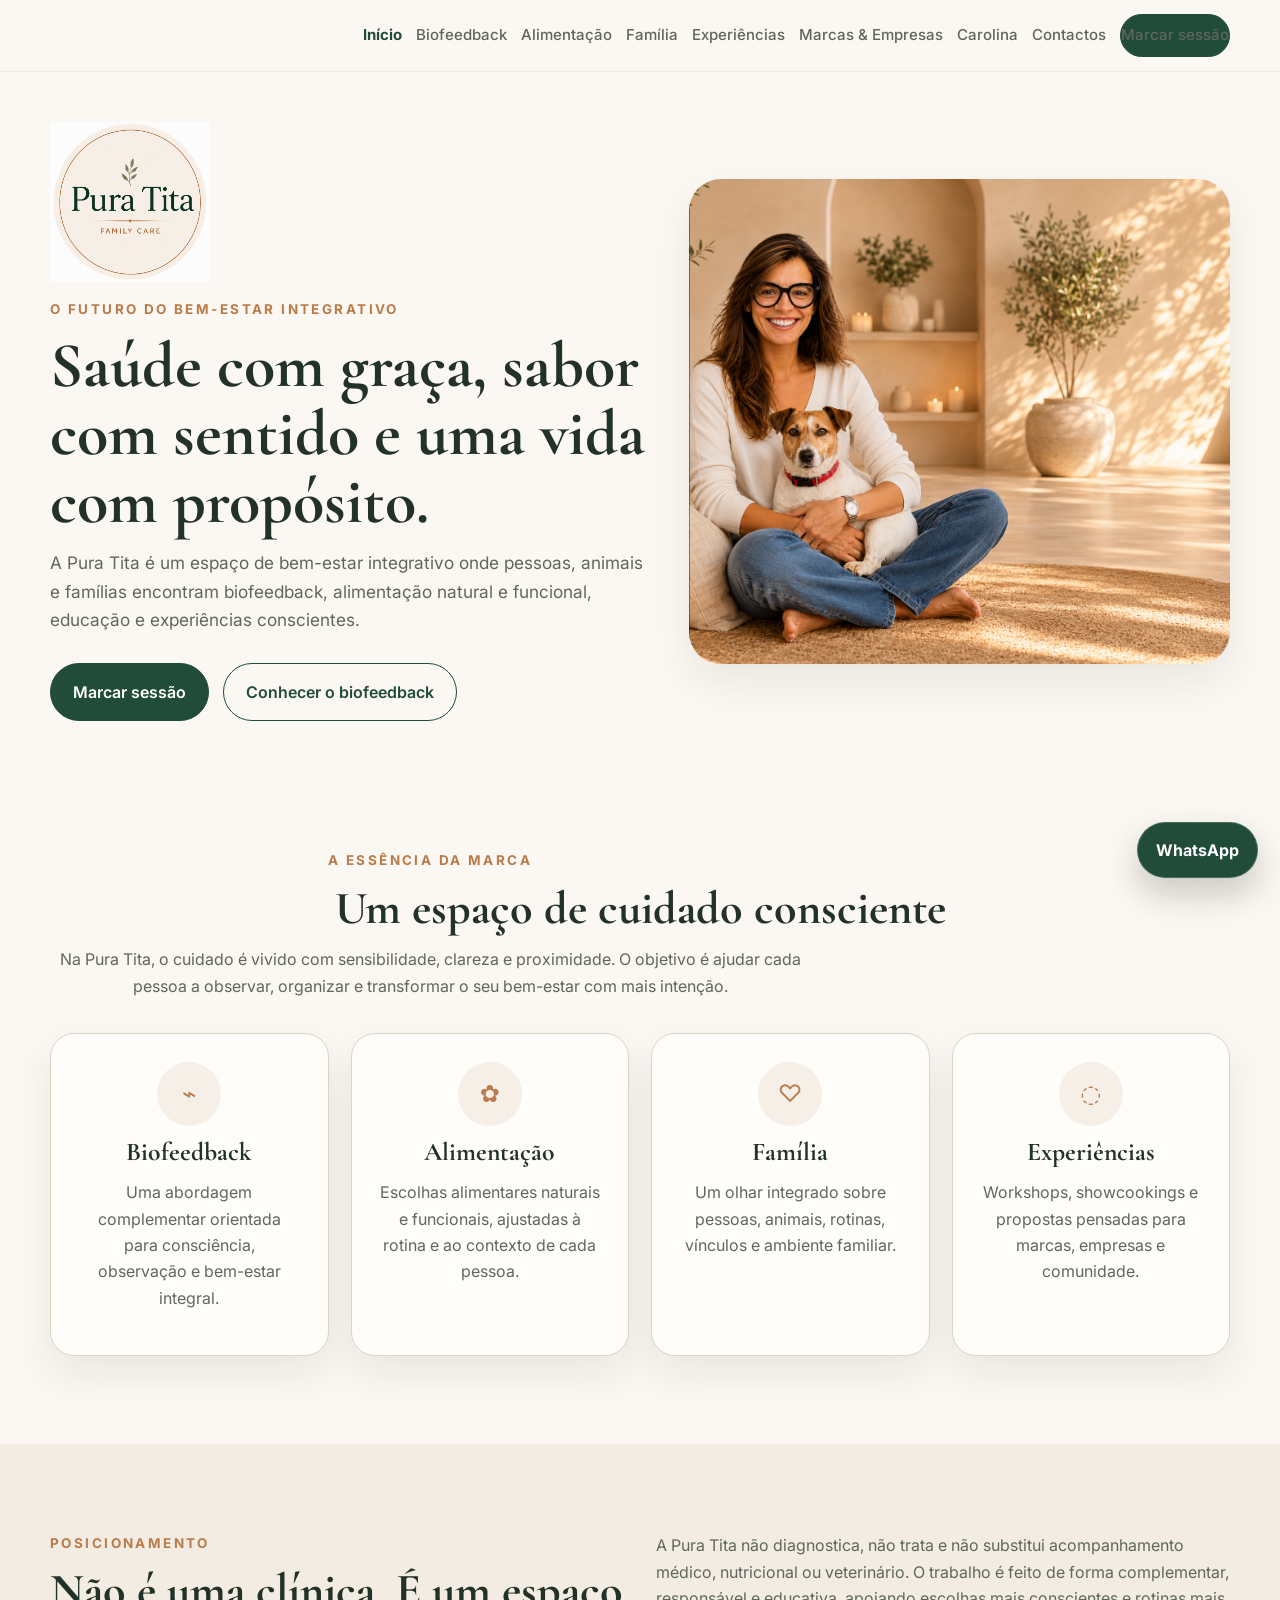
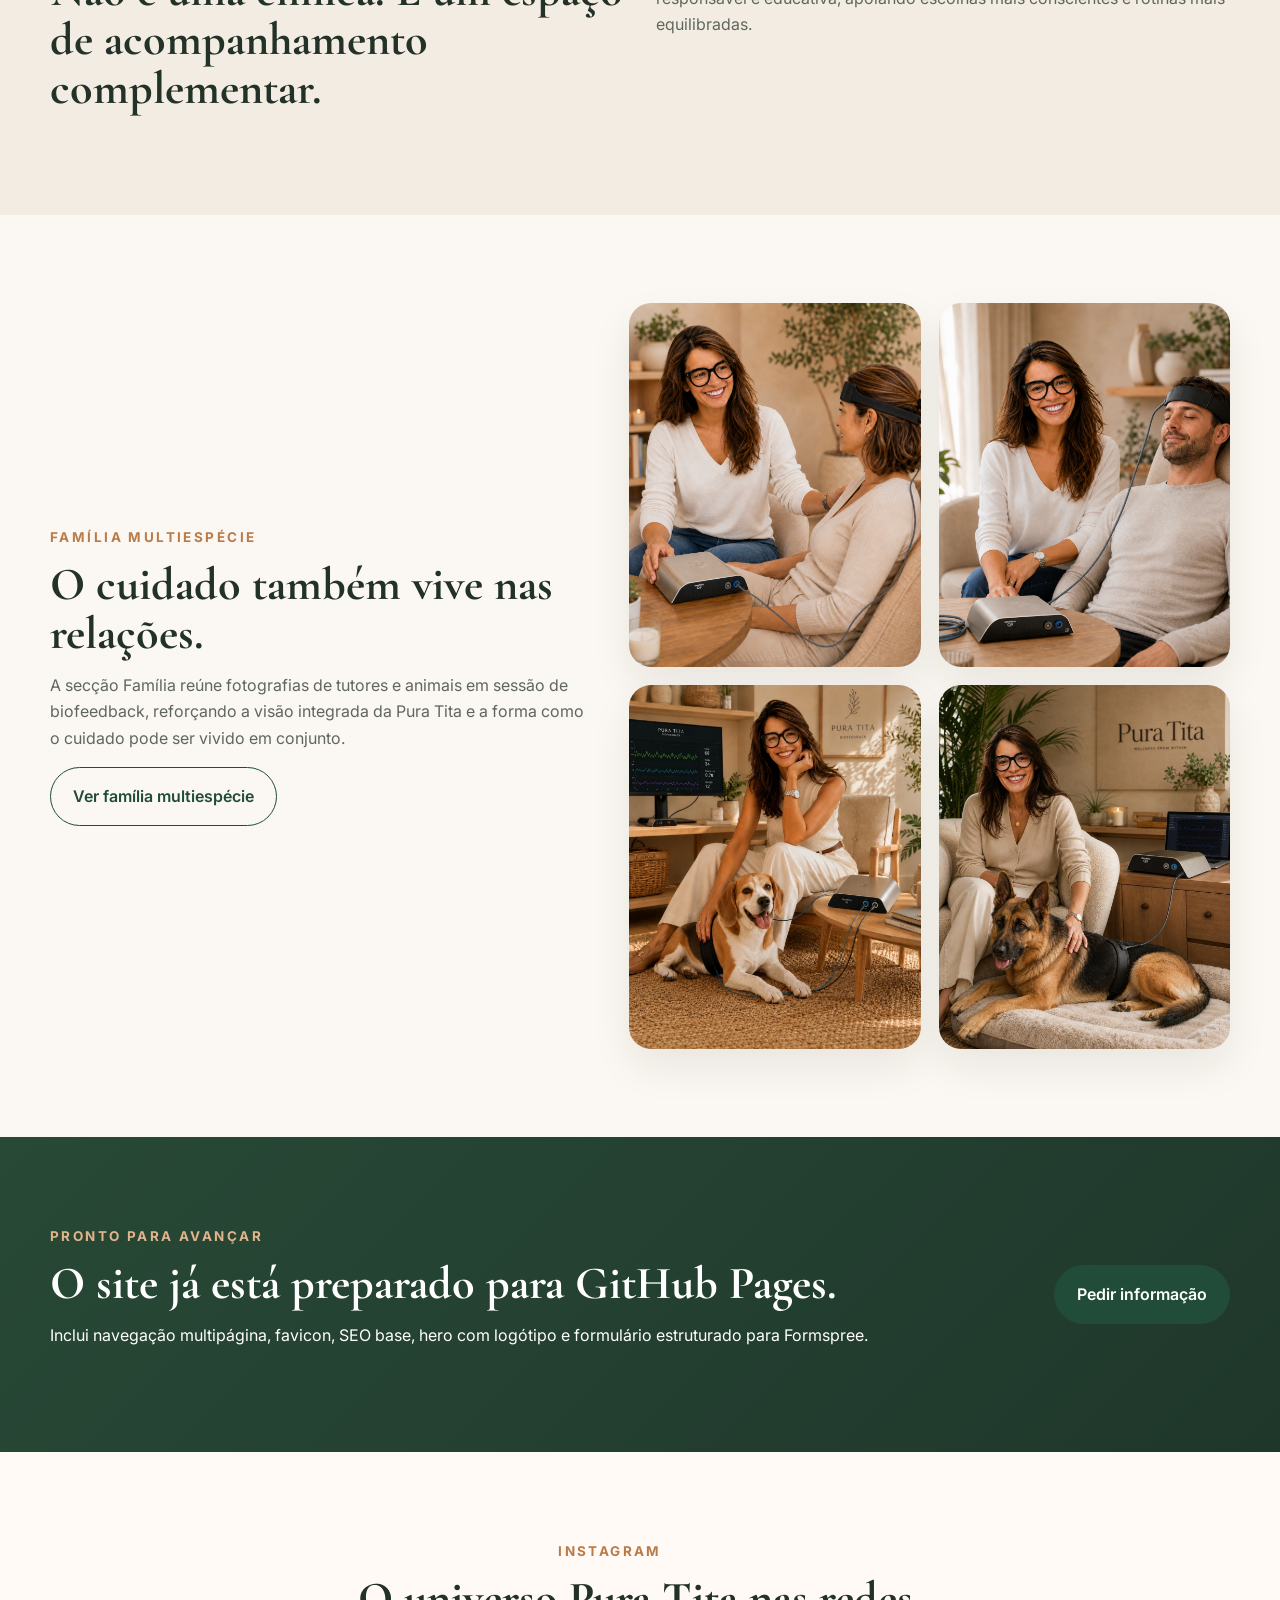
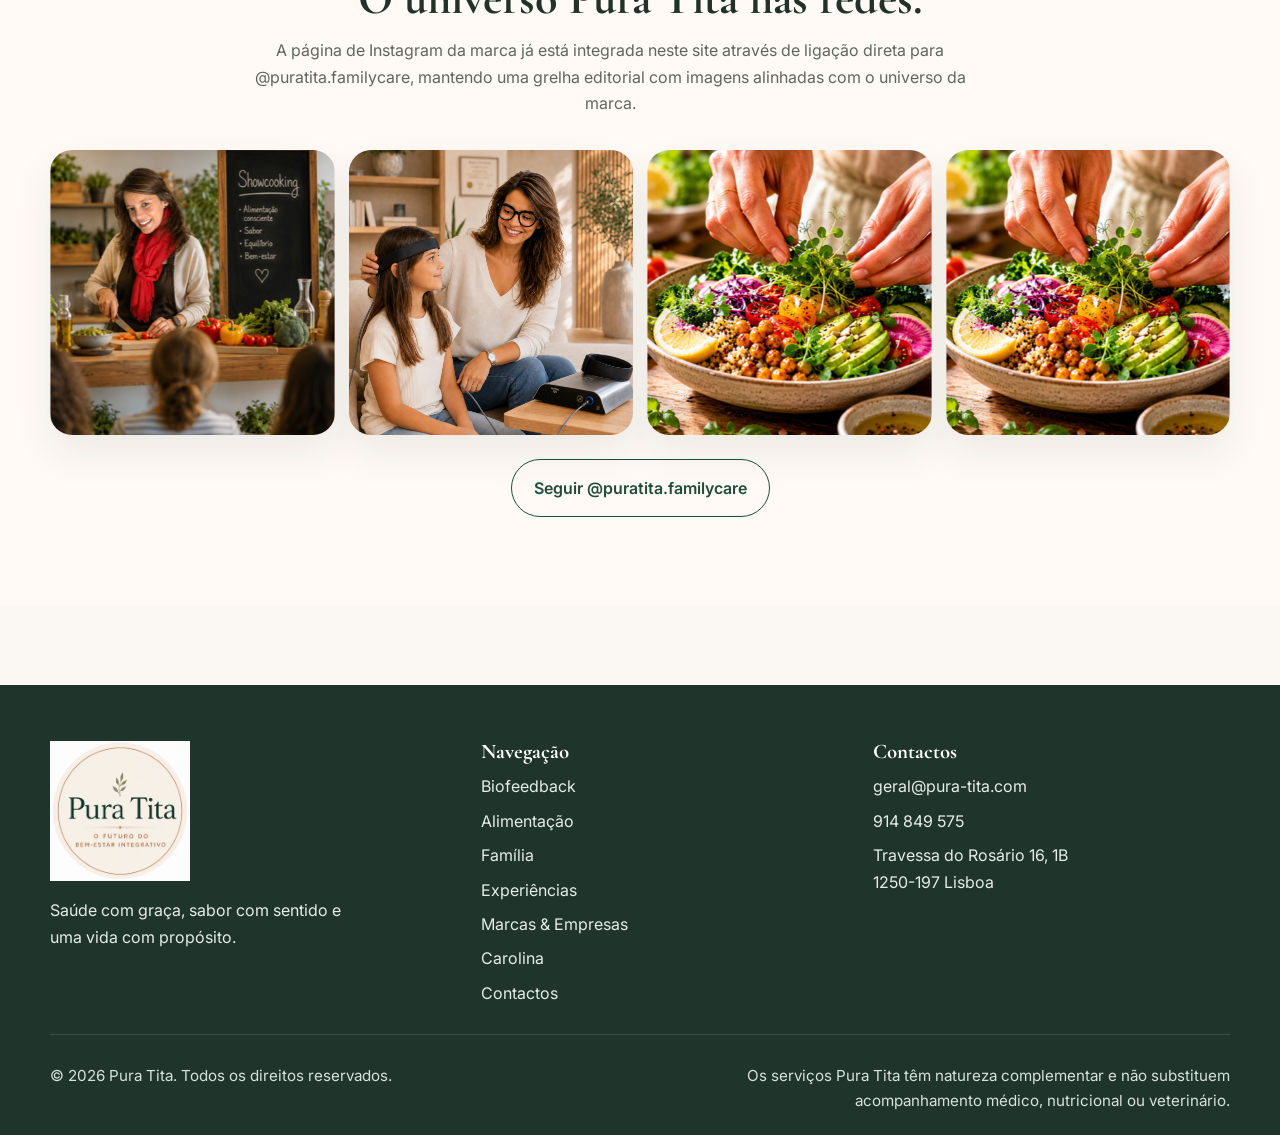
==== commit e334419c: "Update index.html Alteração images xafas foto_ca_xafas.png" ====
--- a/index.html
+++ b/index.html
@@ -17,11 +17,11 @@
 <meta property="og:title" content="Pura Tita | Bem-estar integrativo para pessoas, animais e famílias" />
 <meta property="og:description" content="Pura Tita é um espaço de bem-estar integrativo com biofeedback, alimentação natural e funcional, família multiespécie e experiências com propósito." />
 <meta property="og:url" content="https://SEU-UTILIZADOR.github.io/pura-tita-site/index.html" />
-<meta property="og:image" content="https://SEU-UTILIZADOR.github.io/pura-tita-site/assets/images/hero-xafas.png" />
+<meta property="og:image" content="https://SEU-UTILIZADOR.github.io/pura-tita-site/assets/images/foto_ca_xafas.png" />
 <meta name="twitter:card" content="summary_large_image" />
 <meta name="twitter:title" content="Pura Tita | Bem-estar integrativo para pessoas, animais e famílias" />
 <meta name="twitter:description" content="Pura Tita é um espaço de bem-estar integrativo com biofeedback, alimentação natural e funcional, família multiespécie e experiências com propósito." />
-<meta name="twitter:image" content="https://SEU-UTILIZADOR.github.io/pura-tita-site/assets/images/hero-xafas.png" />
+<meta name="twitter:image" content="https://SEU-UTILIZADOR.github.io/pura-tita-site/assets/images/foto_ca_xafas.png" />
 <script type="application/ld+json">
 {
   "@context": "https://schema.org",
@@ -76,7 +76,7 @@
         </div>
       </div>
       <div class="hero-media">
-        <img src="assets/images/hero-xafas.png" alt="Carolina com o Xafas num ambiente acolhedor e alinhado com a marca Pura Tita" />
+        <img src="assets/images/foto_ca_xafas.png" alt="Carolina com o Xafas num ambiente acolhedor e alinhado com a marca Pura Tita" />
       </div>
     </div>
   </section>
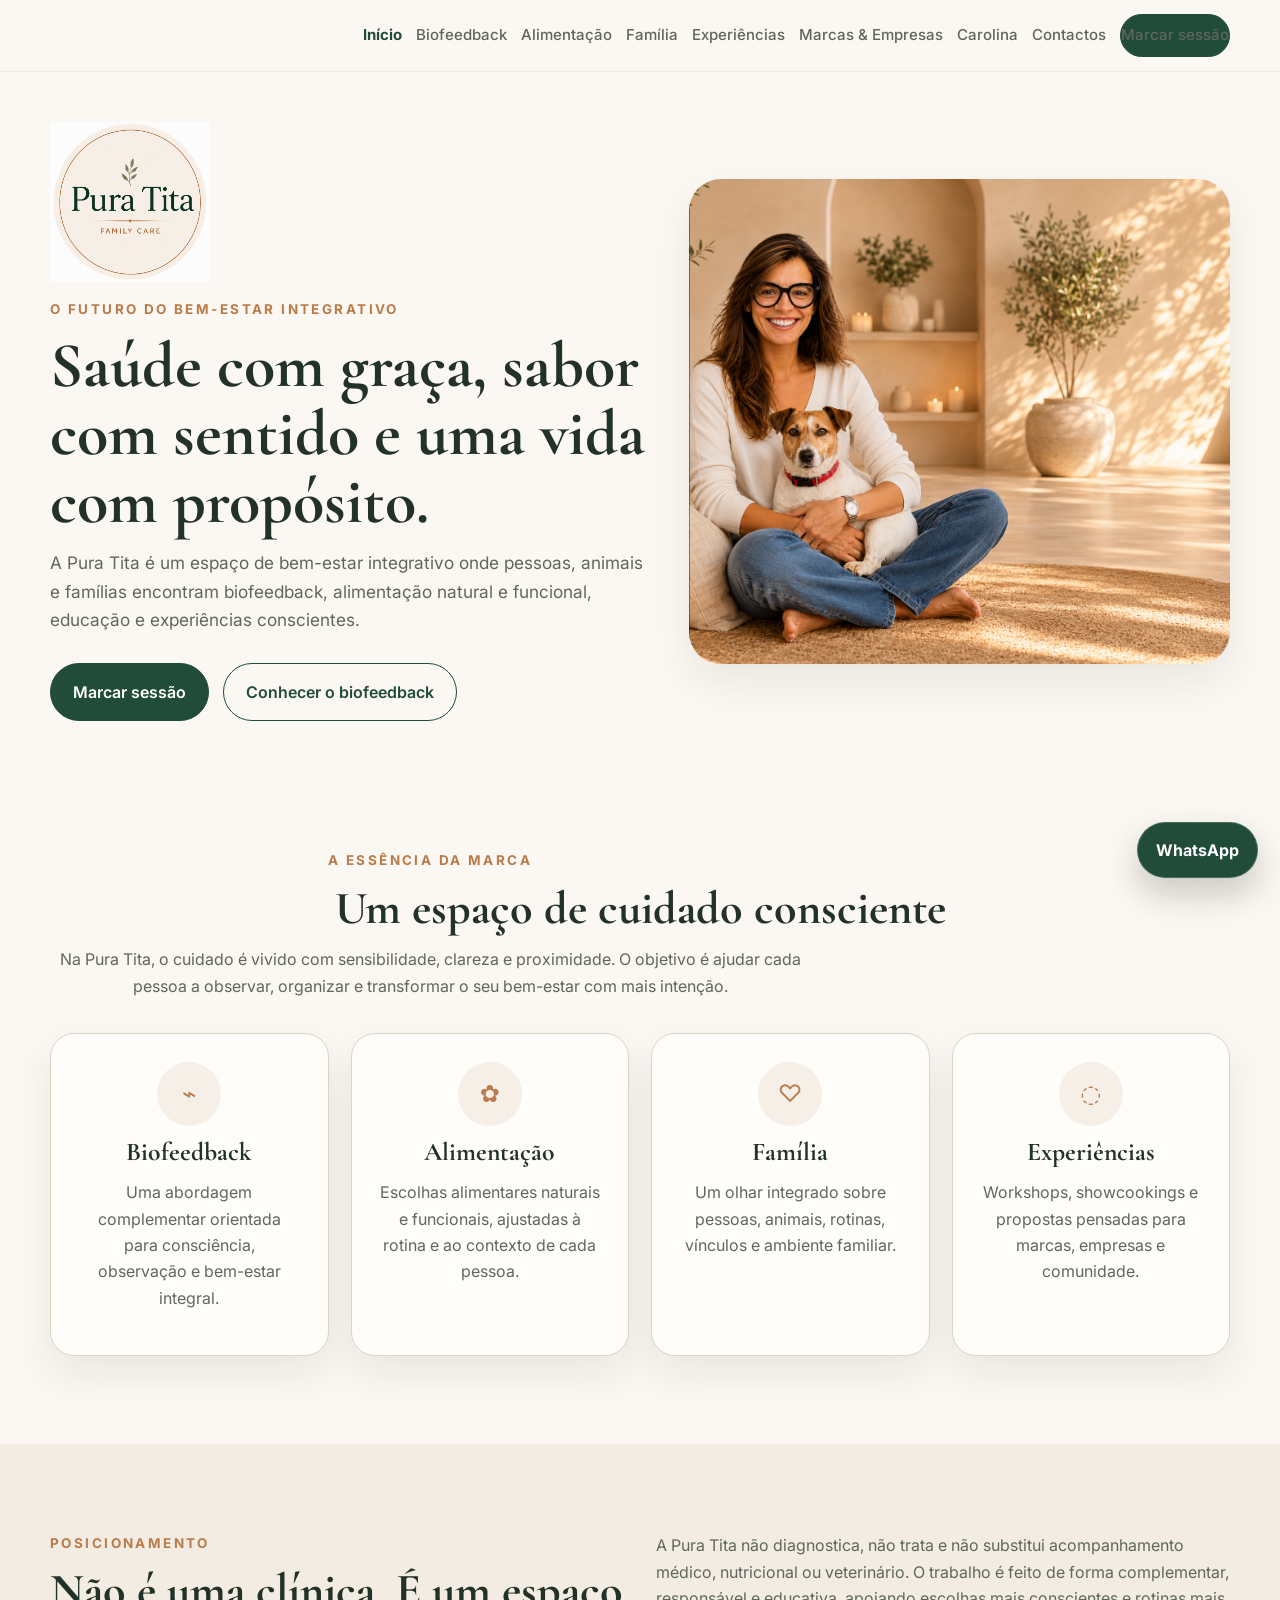
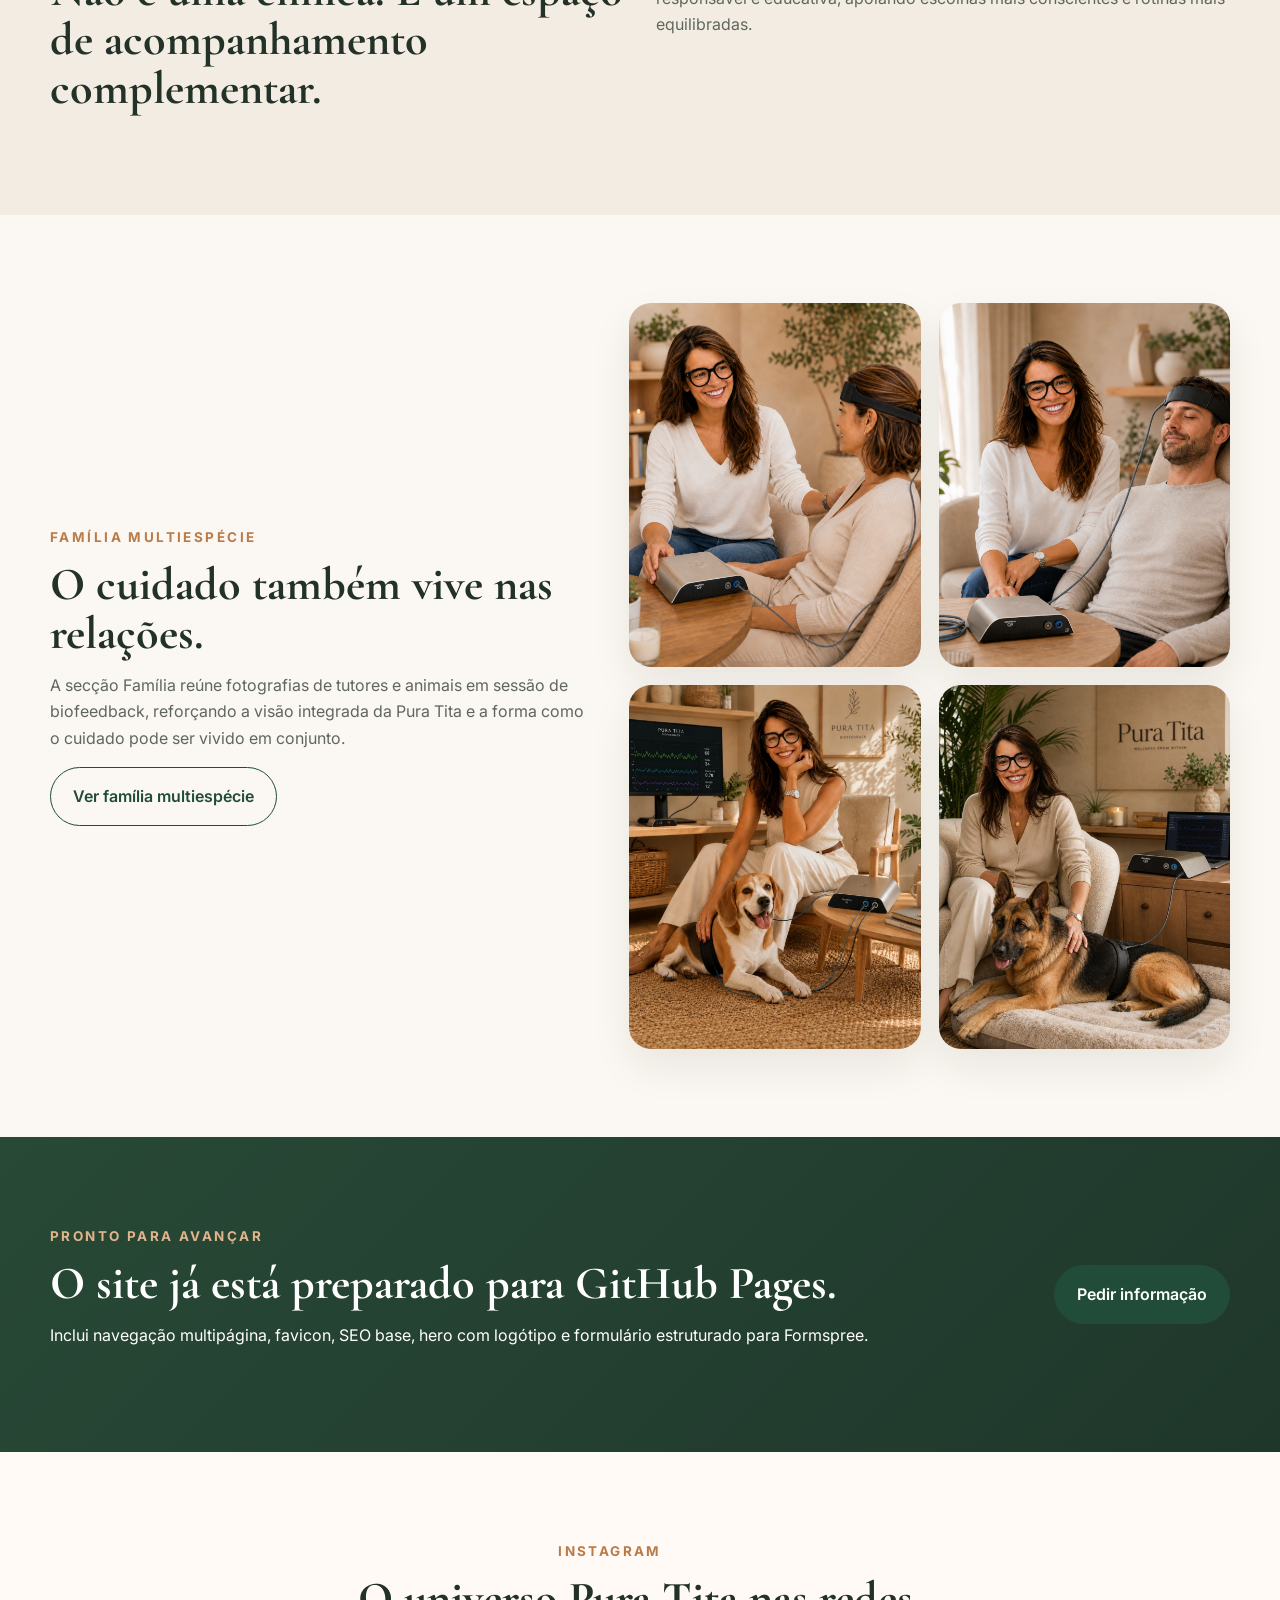
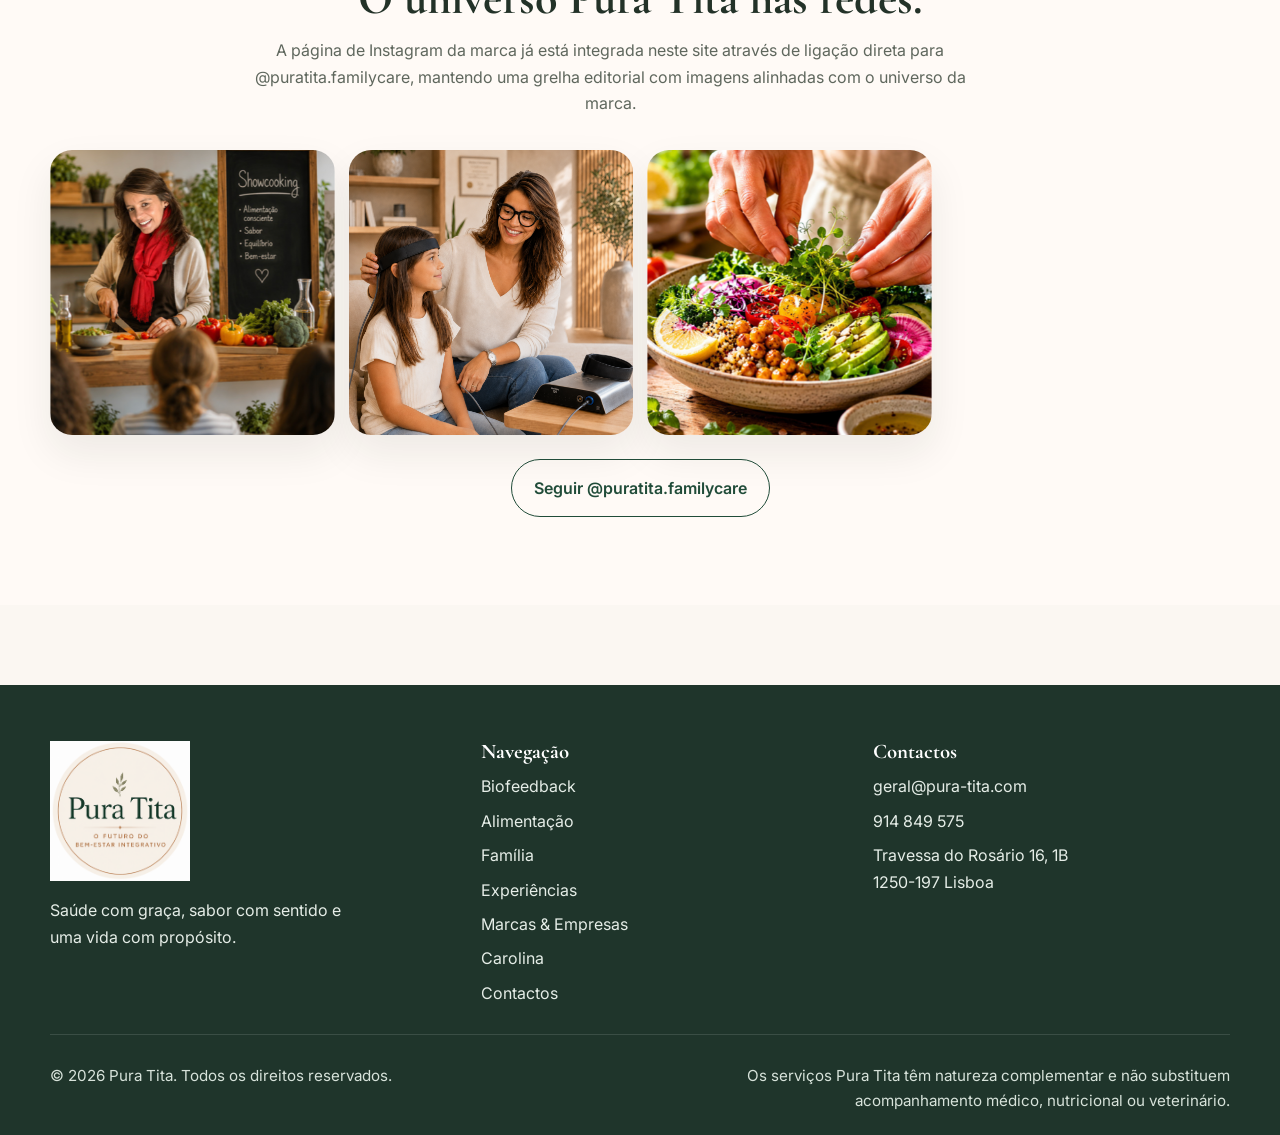
==== commit f5dcb3e5: "Update index.html" ====
--- a/index.html
+++ b/index.html
@@ -148,7 +148,6 @@
       <img src="assets/images/experiencias-showcooking.png" alt="Showcooking Pura Tita" />
       <img src="assets/images/familia-crianca.png" alt="Sessão de biofeedback com criança" />
       <img src="assets/images/alimentacao-1.png" alt="Alimentação natural e funcional Pura Tita" />
-      <img src="assets/images/alimentacao-1.png" alt="Alimentação natural e funcional Pura Tita" />
     </div>
     <div class="container center insta-cta">
       <a class="button button-secondary" href="https://www.instagram.com/puratita.familycare/" target="_blank" rel="noopener">Seguir @puratita.familycare</a>
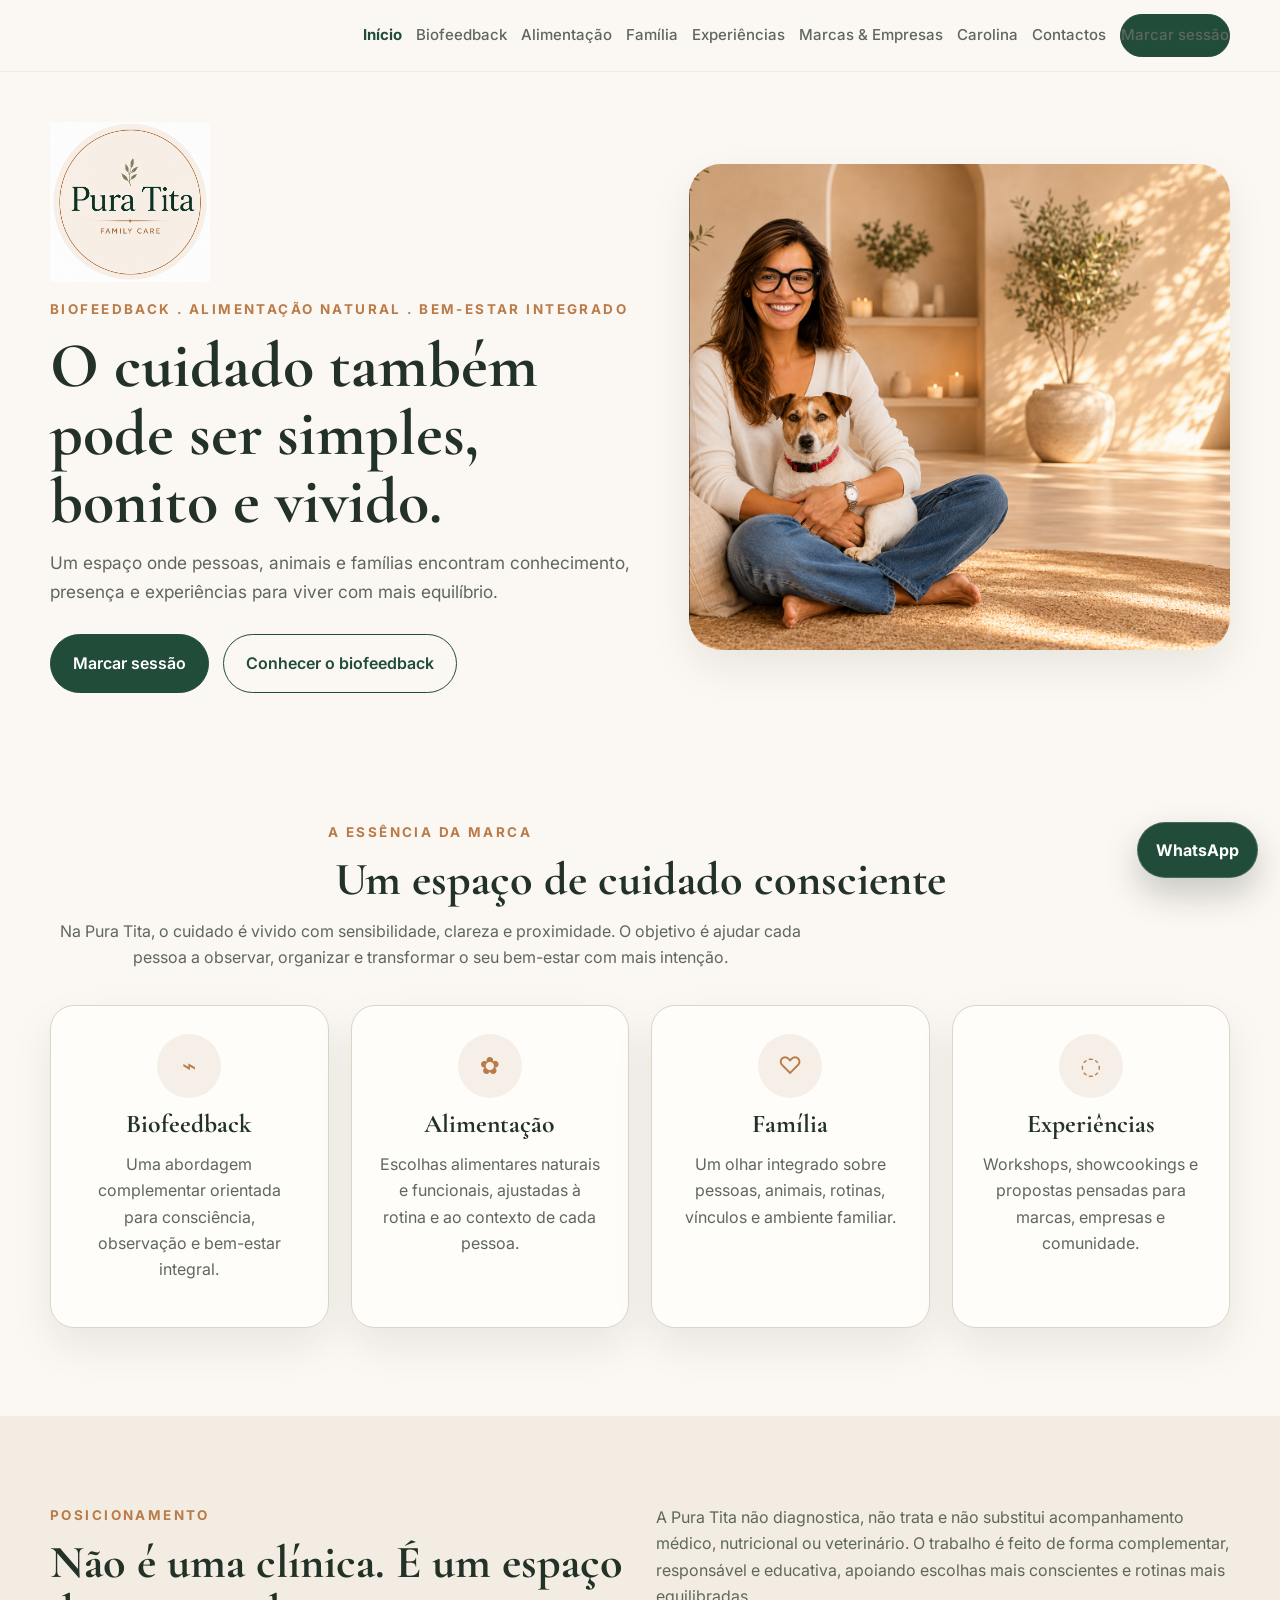
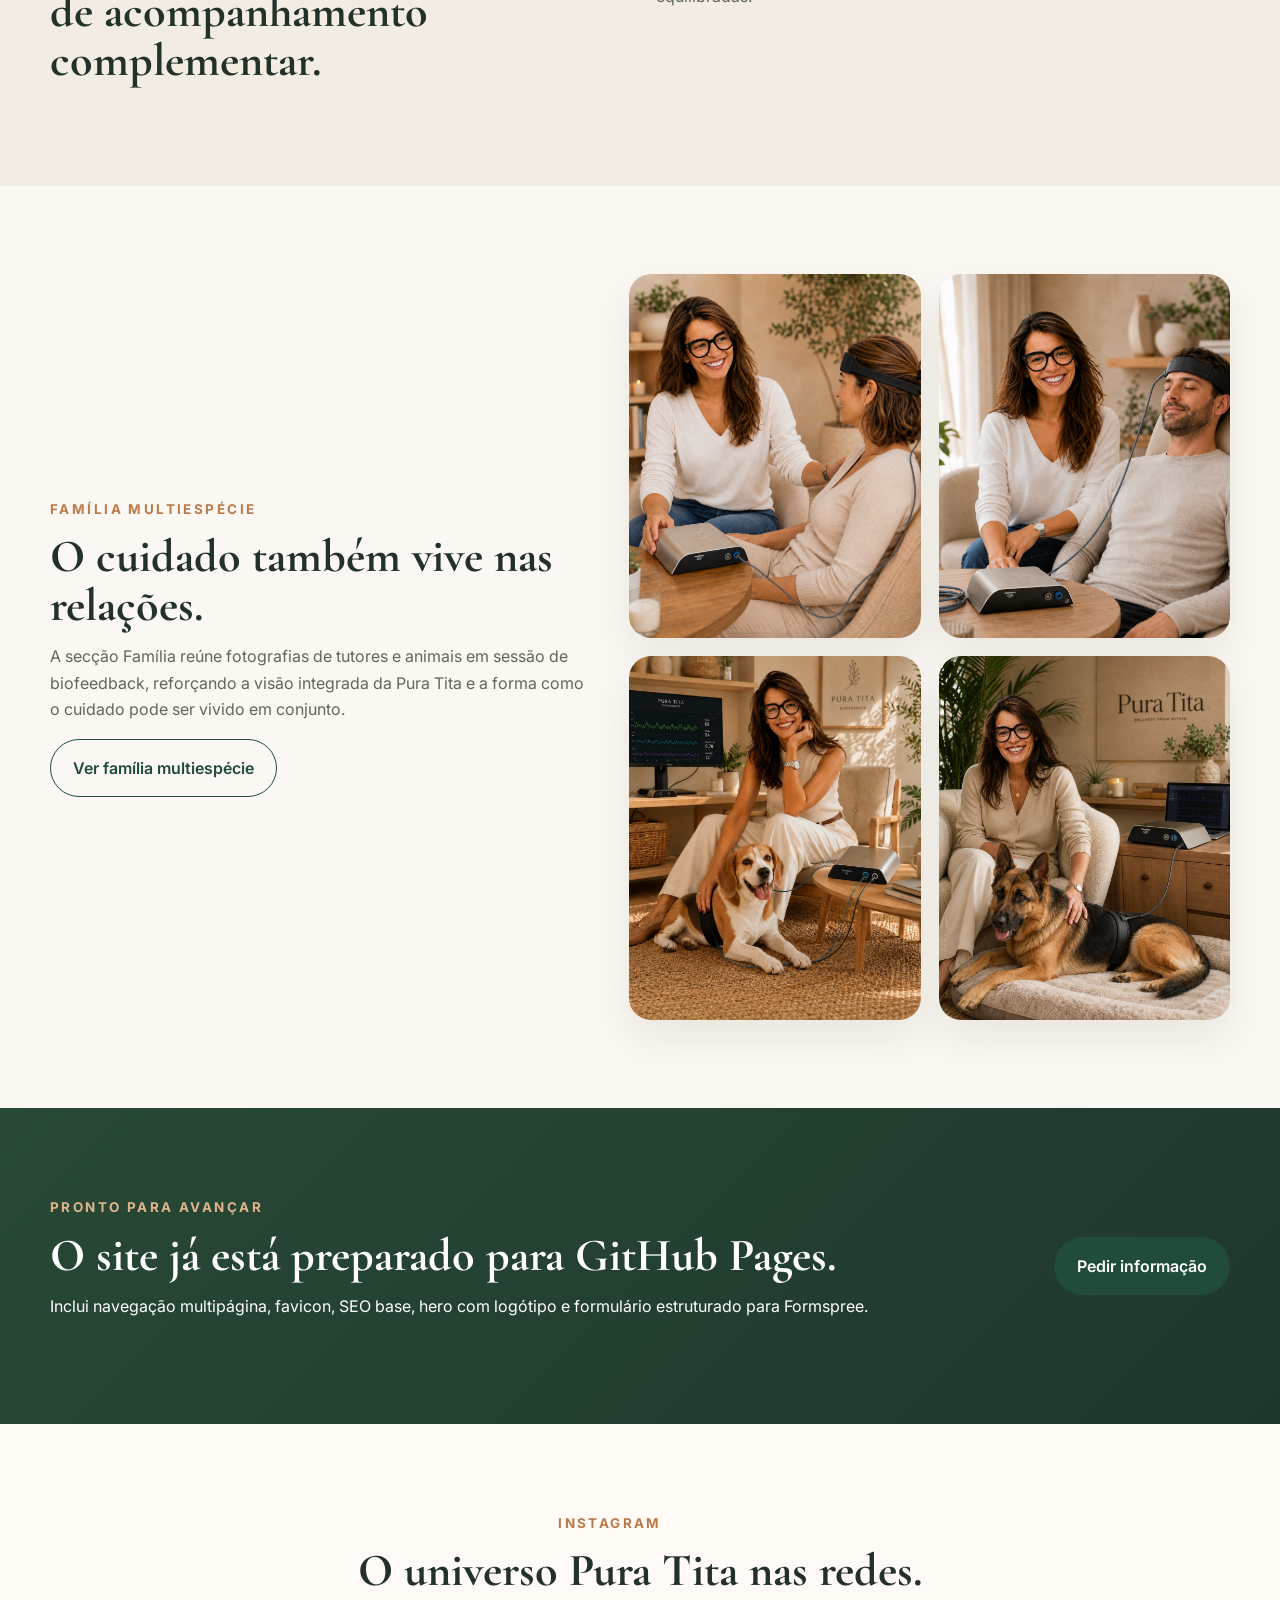
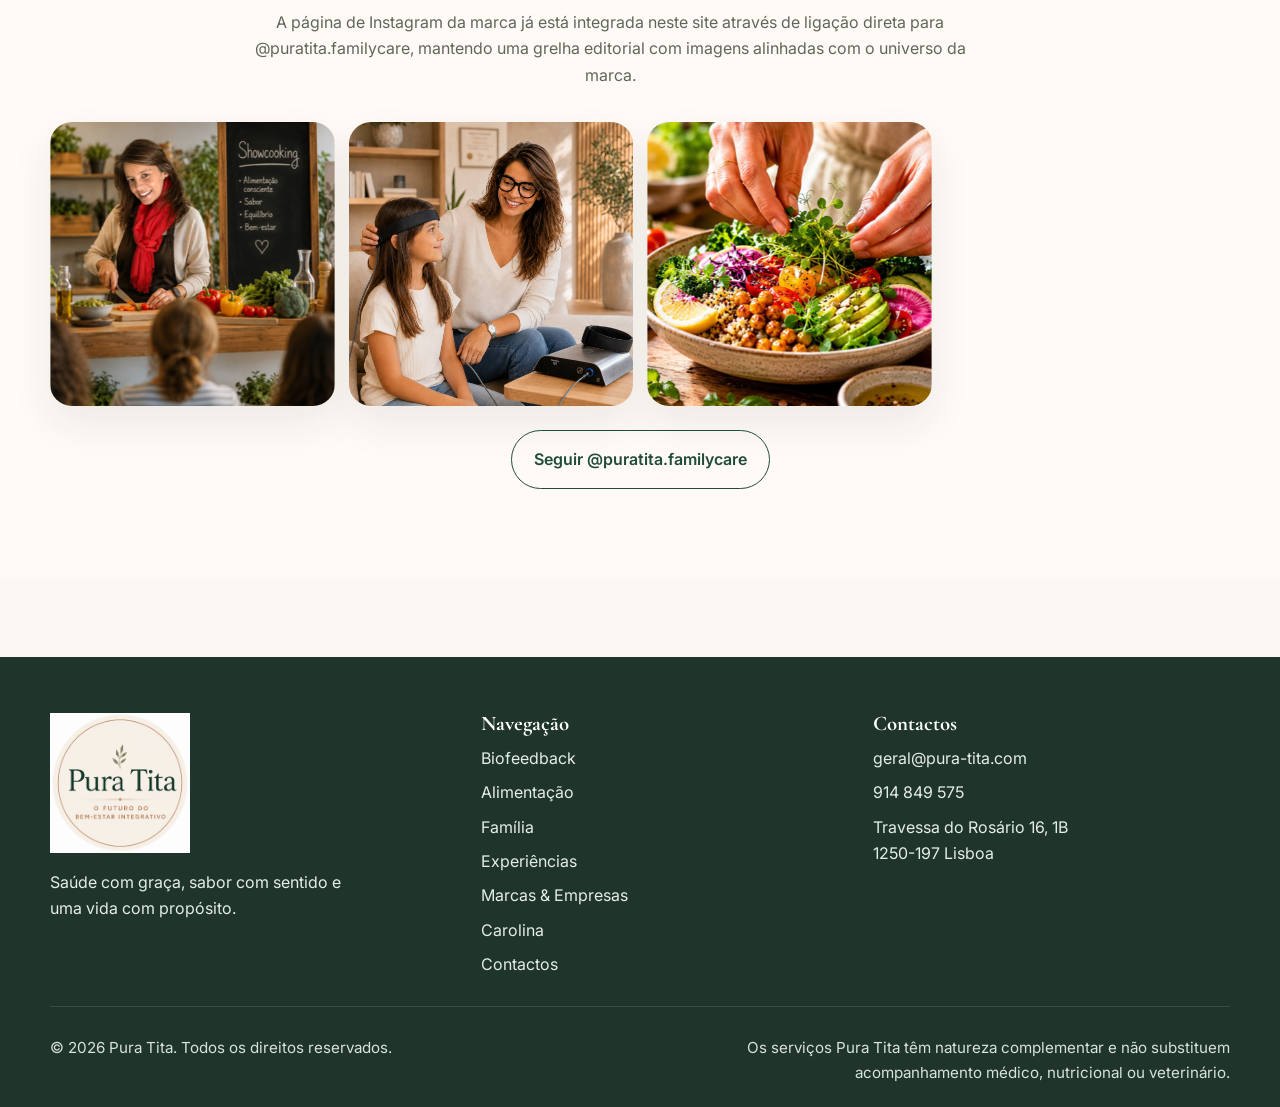
==== commit ee26e9de: "Update index.html Alterações copy index" ====
--- a/index.html
+++ b/index.html
@@ -67,9 +67,9 @@
     <div class="container hero-grid">
       <div class="hero-copy">
         <img class="hero-logo" src="assets/images/Logo_VF1" alt="Logótipo Pura Tita" />
-        <p class="eyebrow">O futuro do bem-estar integrativo</p>
-        <h1>Saúde com graça, sabor com sentido e uma vida com propósito.</h1>
-        <p class="lead">A Pura Tita é um espaço de bem-estar integrativo onde pessoas, animais e famílias encontram biofeedback, alimentação natural e funcional, educação e experiências conscientes.</p>
+        <p class="eyebrow">biofeedback . alimentação natural . bem-estar integrado</p>
+        <h1>O cuidado também pode ser simples, bonito e vivido.</h1>
+        <p class="lead">Um espaço onde pessoas, animais e famílias encontram conhecimento, presença e experiências para viver com mais equilíbrio.</p>
         <div class="hero-actions">
           <a class="button" href="https://calendar.app.google/uFUYTp2zuA6HXyQT7" target="_blank" rel="noopener">Marcar sessão</a>
           <a class="button button-secondary" href="biofeedback.html">Conhecer o biofeedback</a>
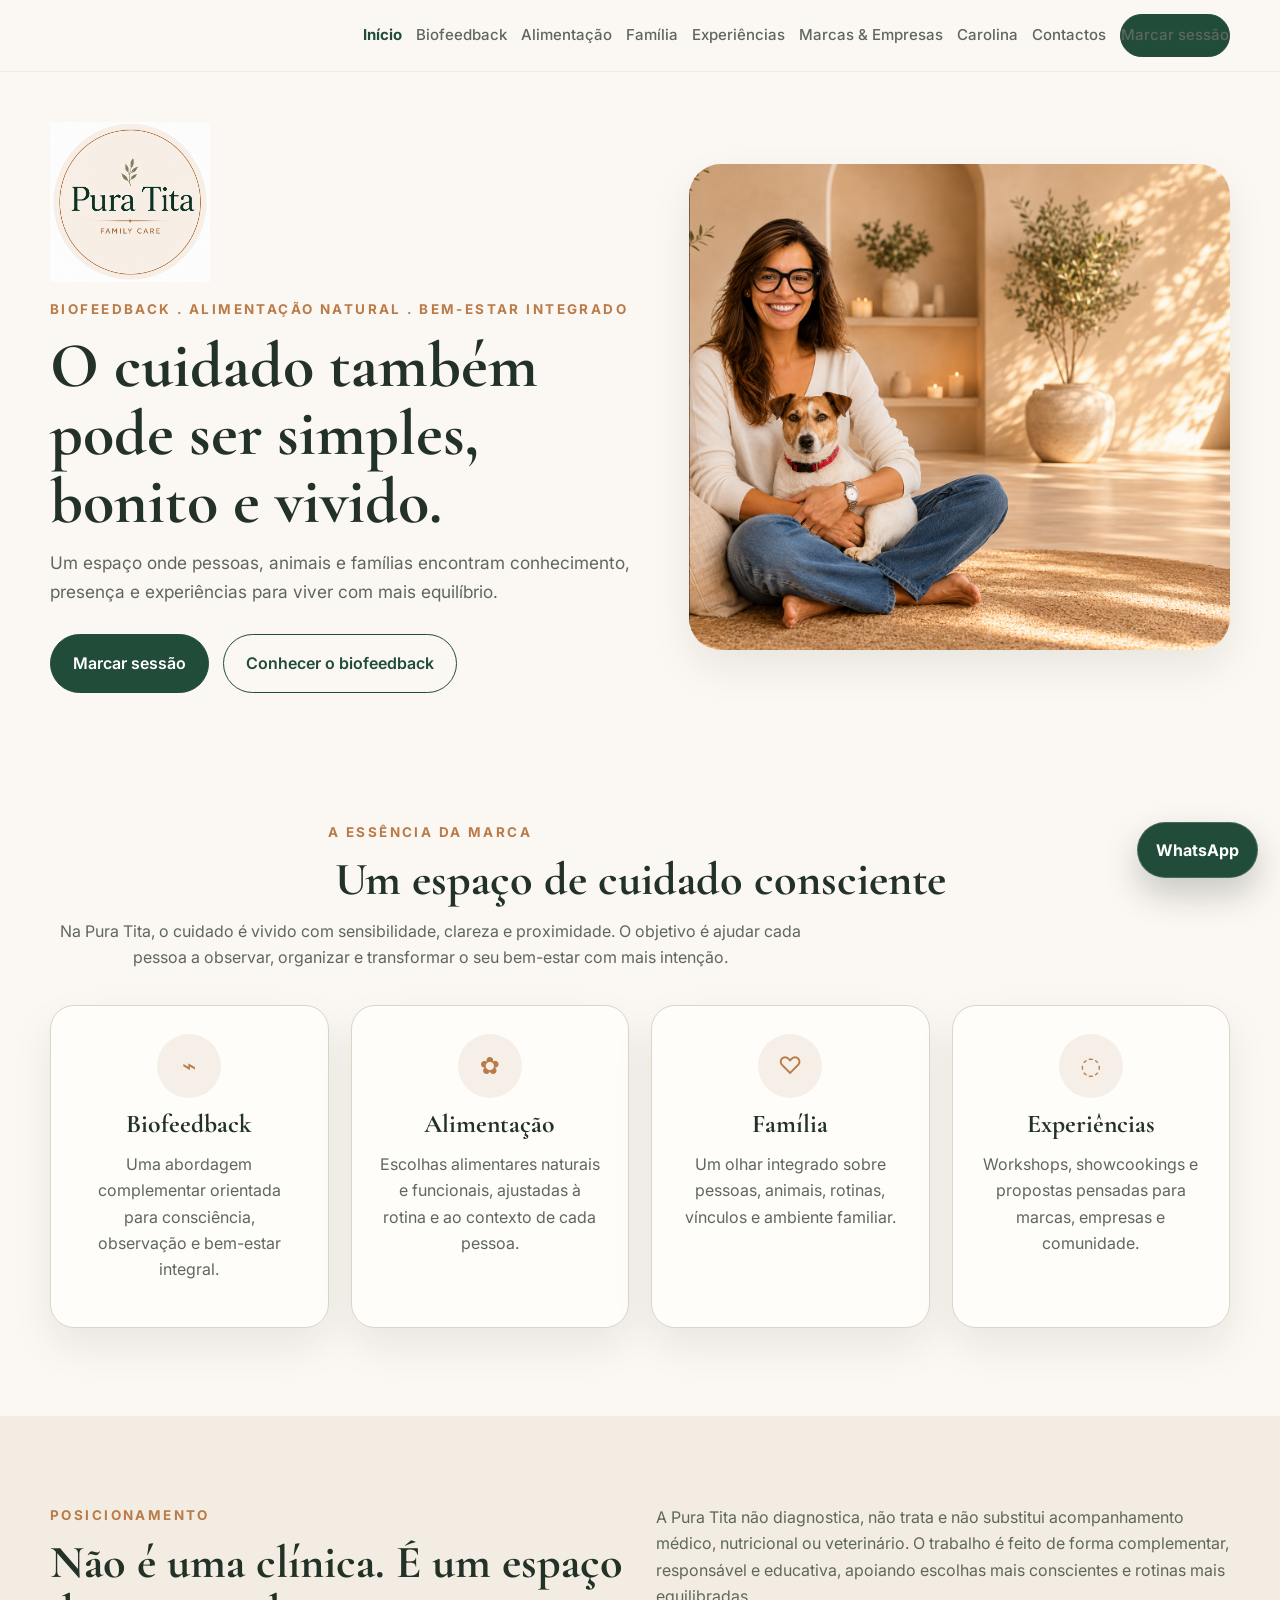
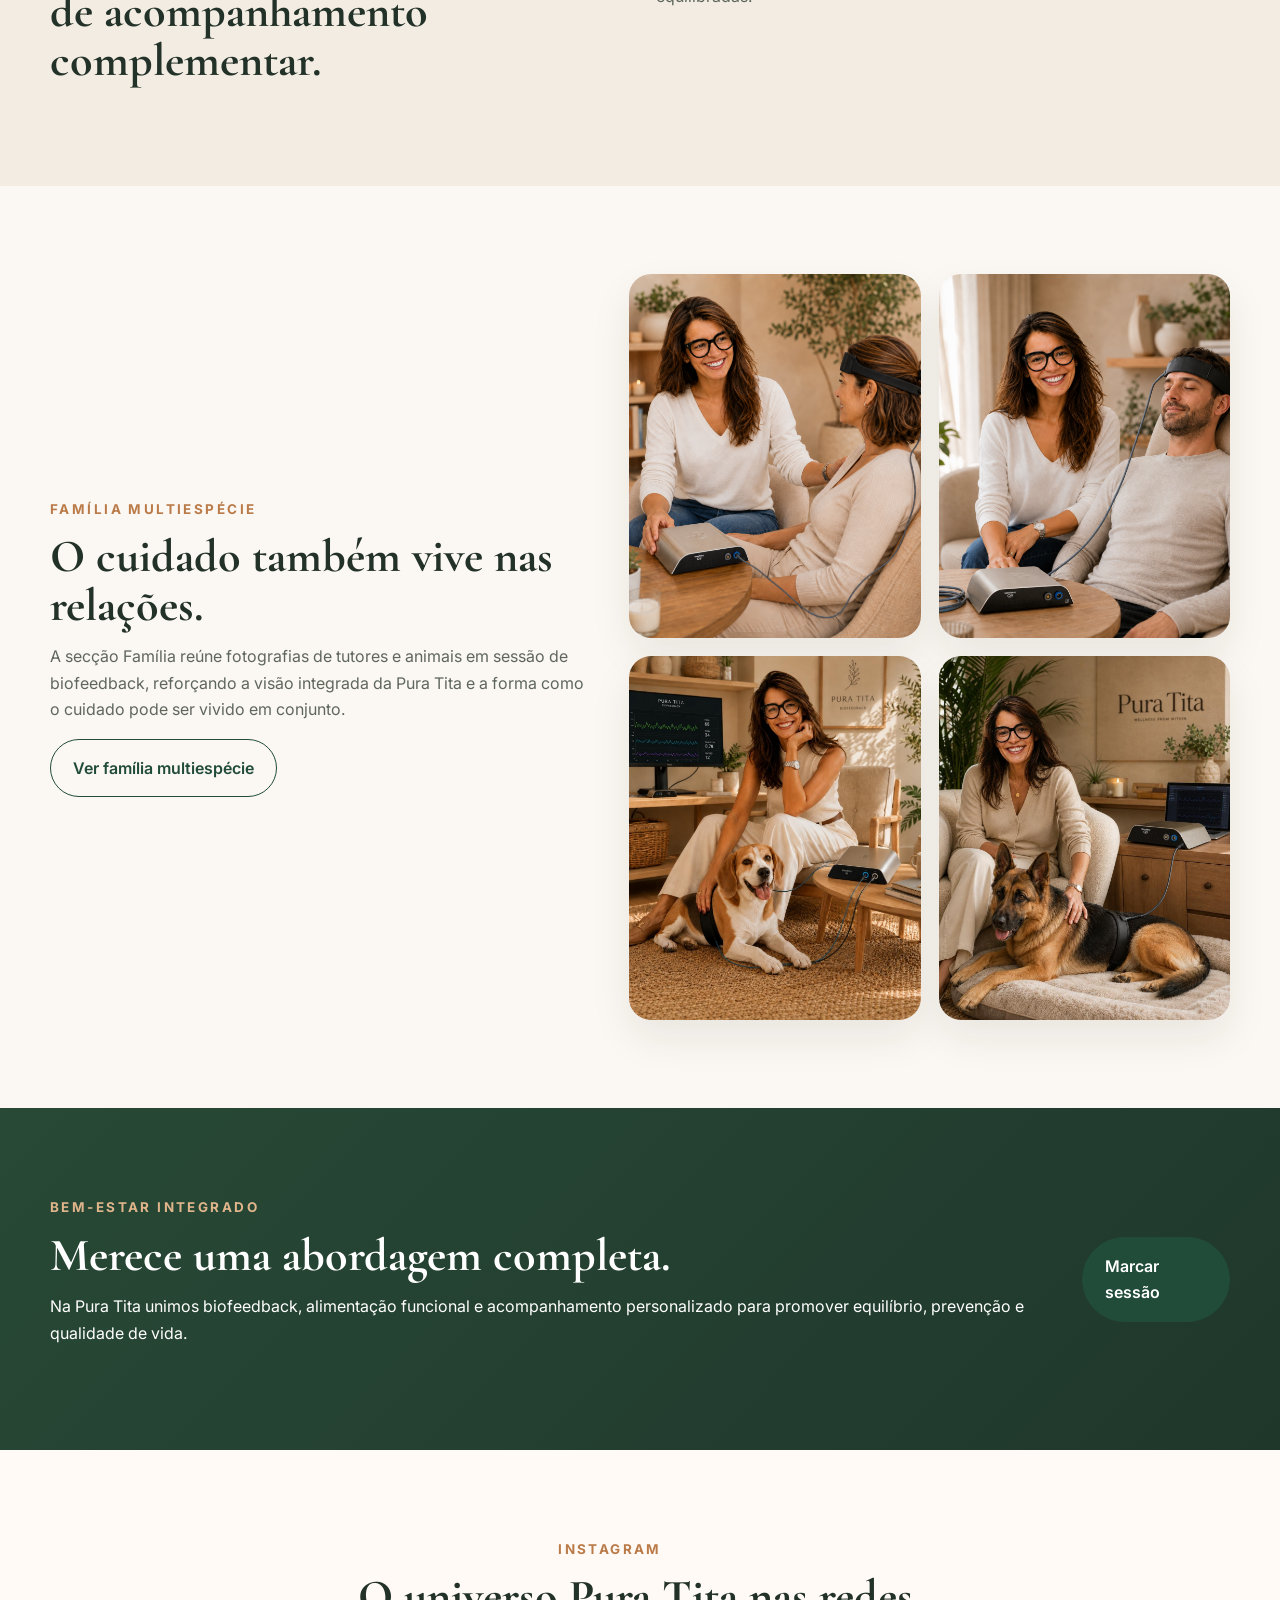
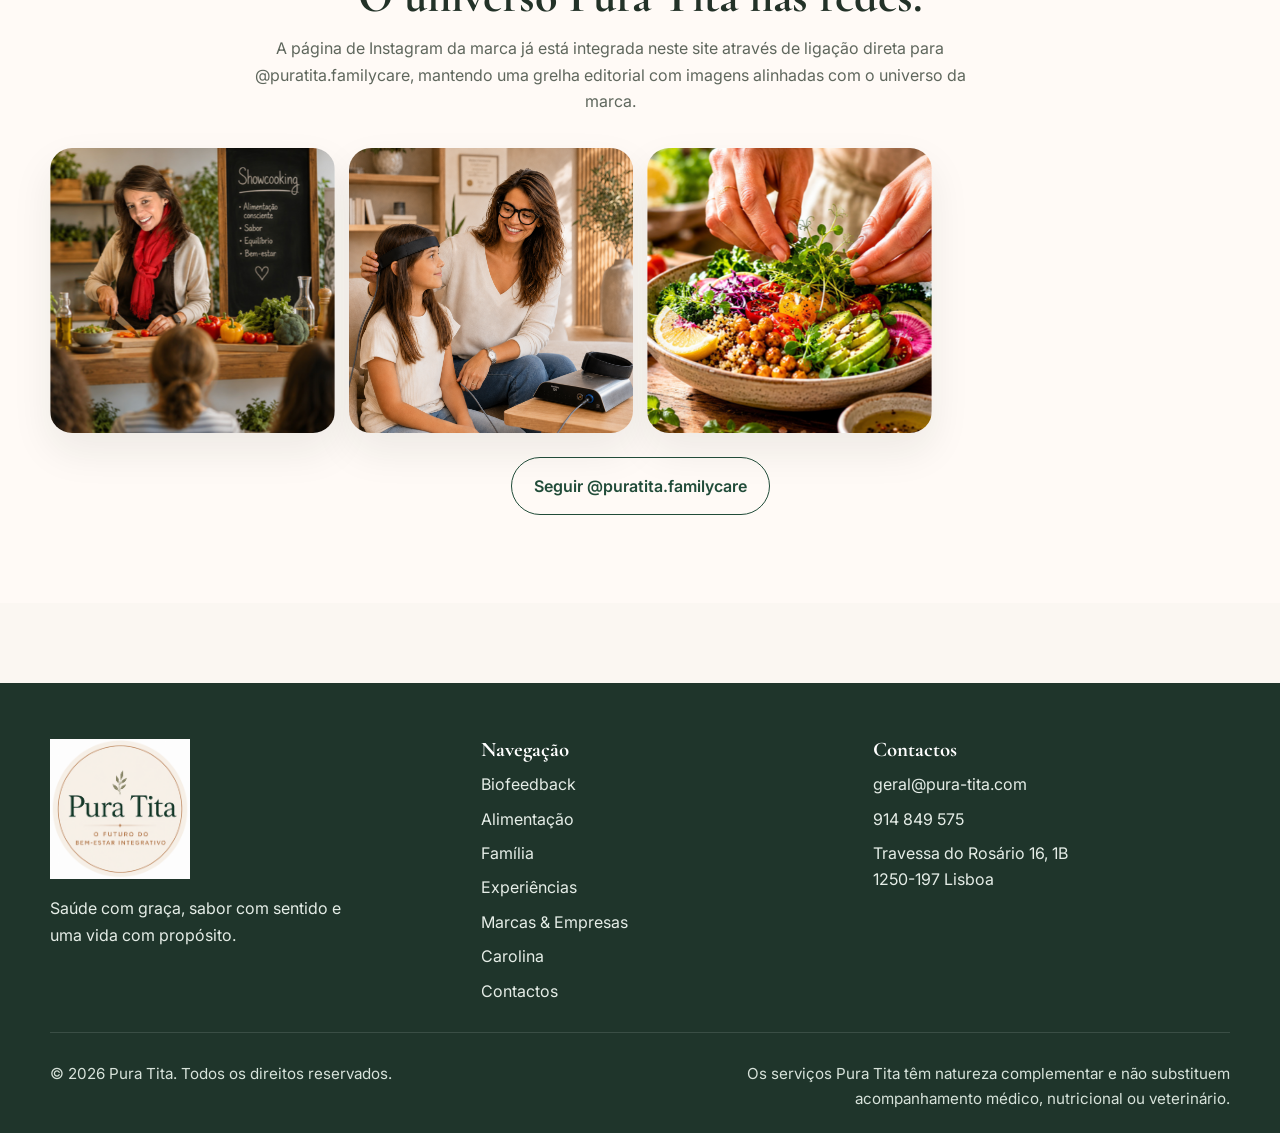
==== commit a0553bcb: "Update index.html update copy 2" ====
--- a/index.html
+++ b/index.html
@@ -130,11 +130,11 @@
   <section class="section cta-band">
     <div class="container cta-band-inner">
       <div>
-        <p class="eyebrow">Pronto para avançar</p>
-        <h2>O site já está preparado para GitHub Pages.</h2>
-        <p>Inclui navegação multipágina, favicon, SEO base, hero com logótipo e formulário estruturado para Formspree.</p>
+        <p class="eyebrow">BEM-ESTAR INTEGRADO</p>
+        <h2>Merece uma abordagem completa.</h2>
+        <p>Na Pura Tita unimos biofeedback, alimentação funcional e acompanhamento personalizado para promover equilíbrio, prevenção e qualidade de vida.</p>
       </div>
-      <a class="button" href="contactos.html">Pedir informação</a>
+      <a class="button" href="contactos.html">Marcar sessão</a>
     </div>
   </section>
 
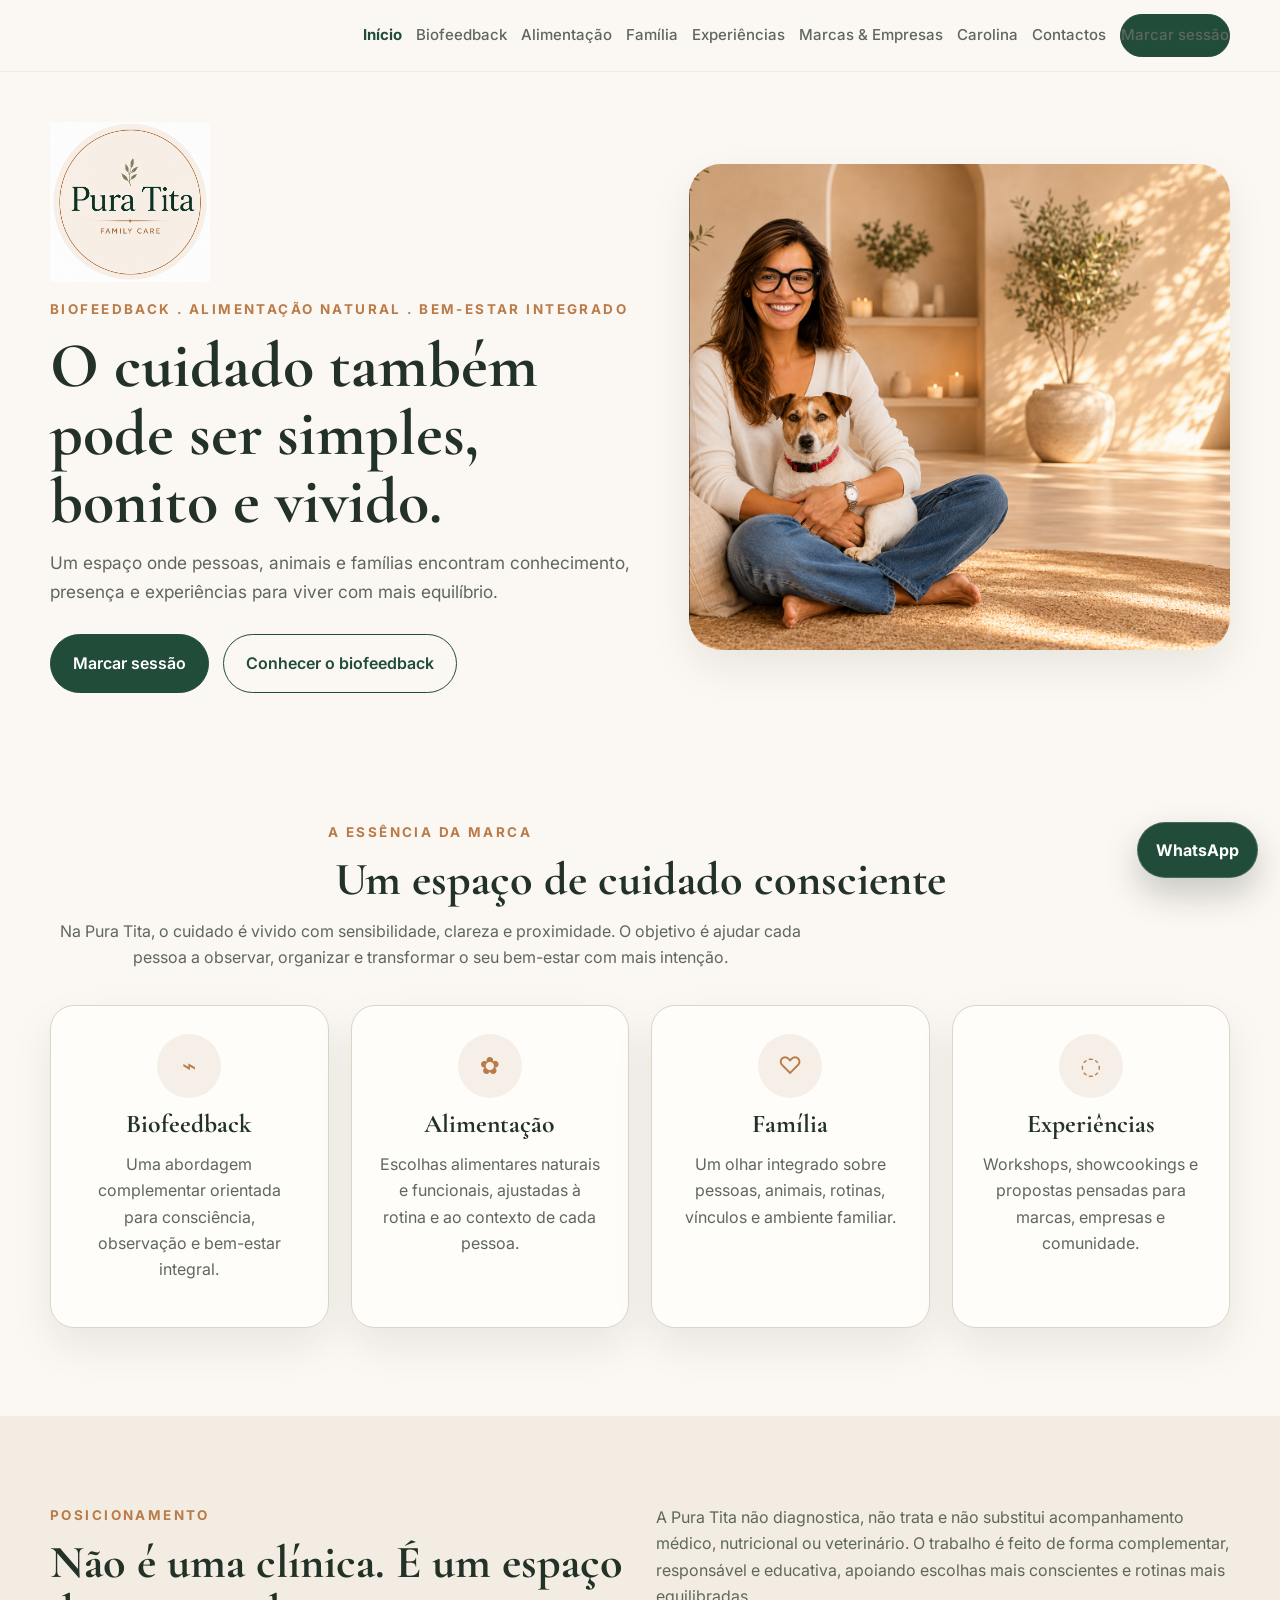
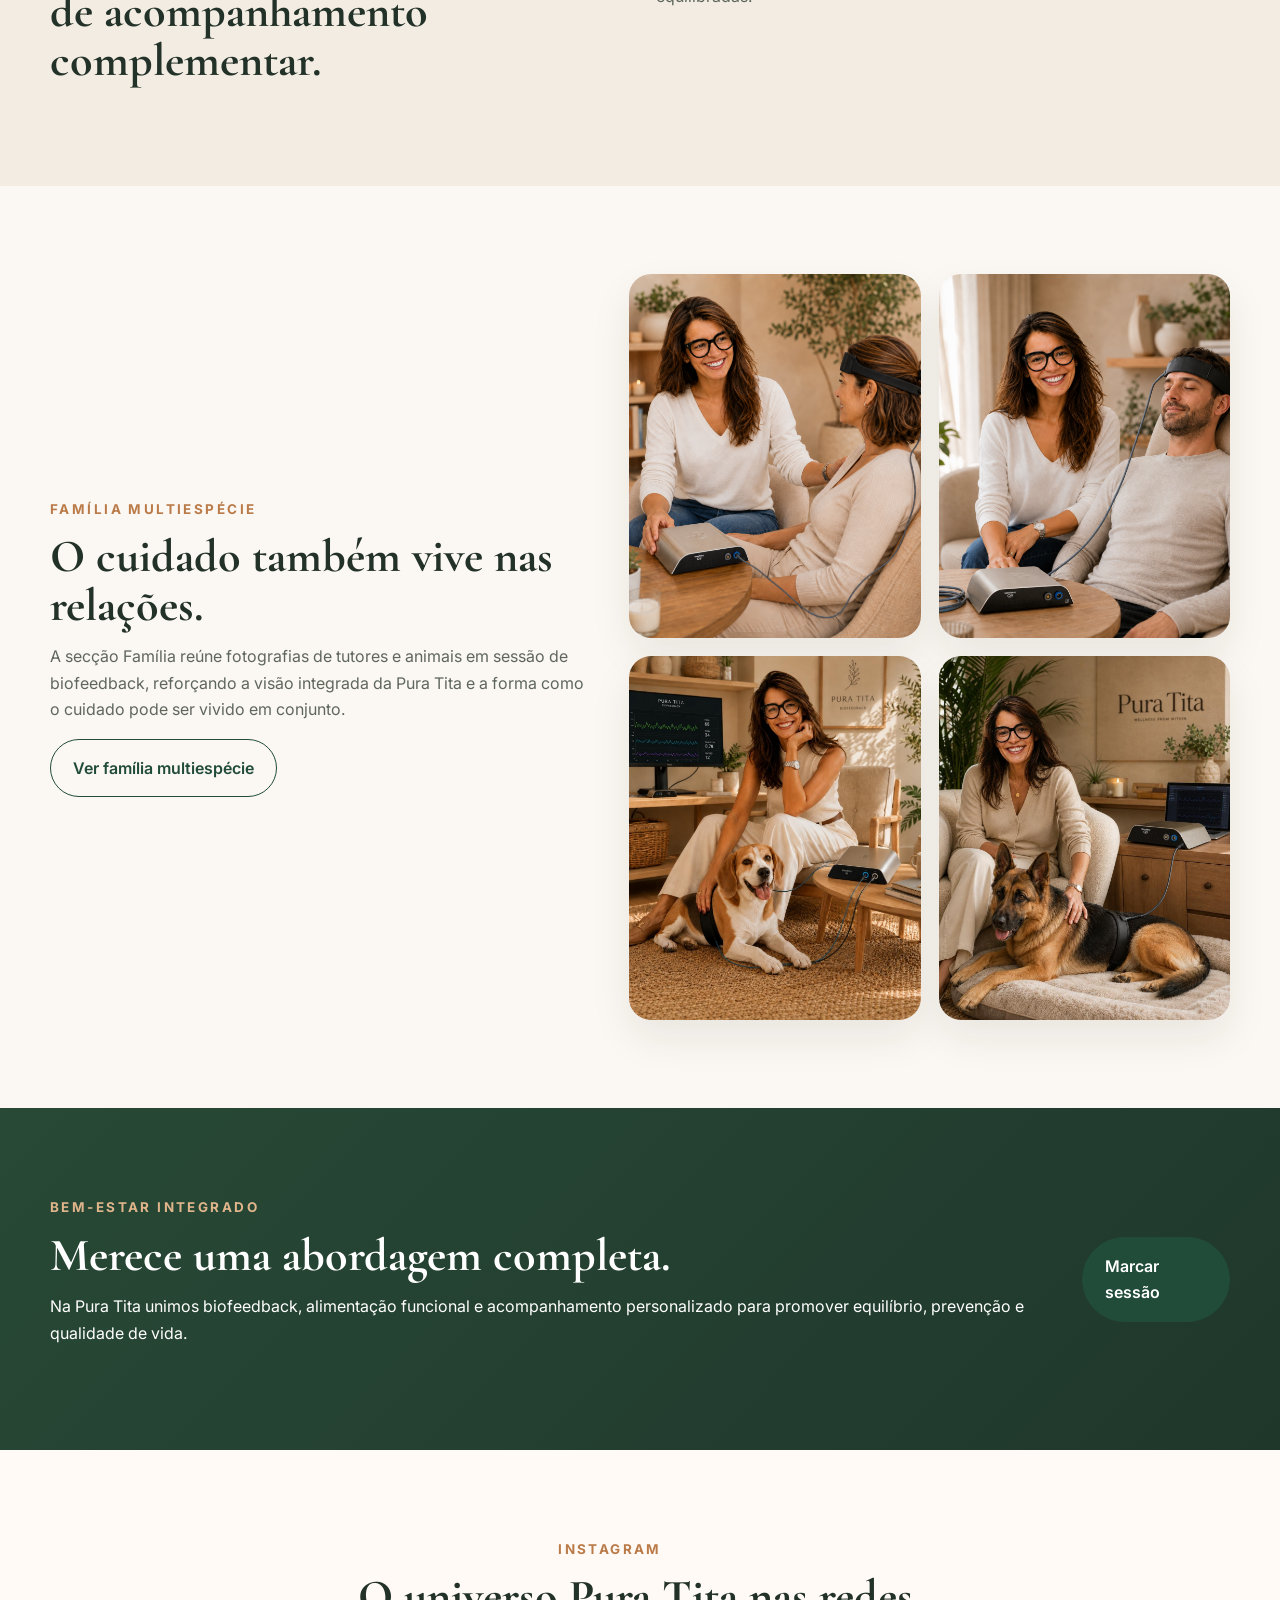
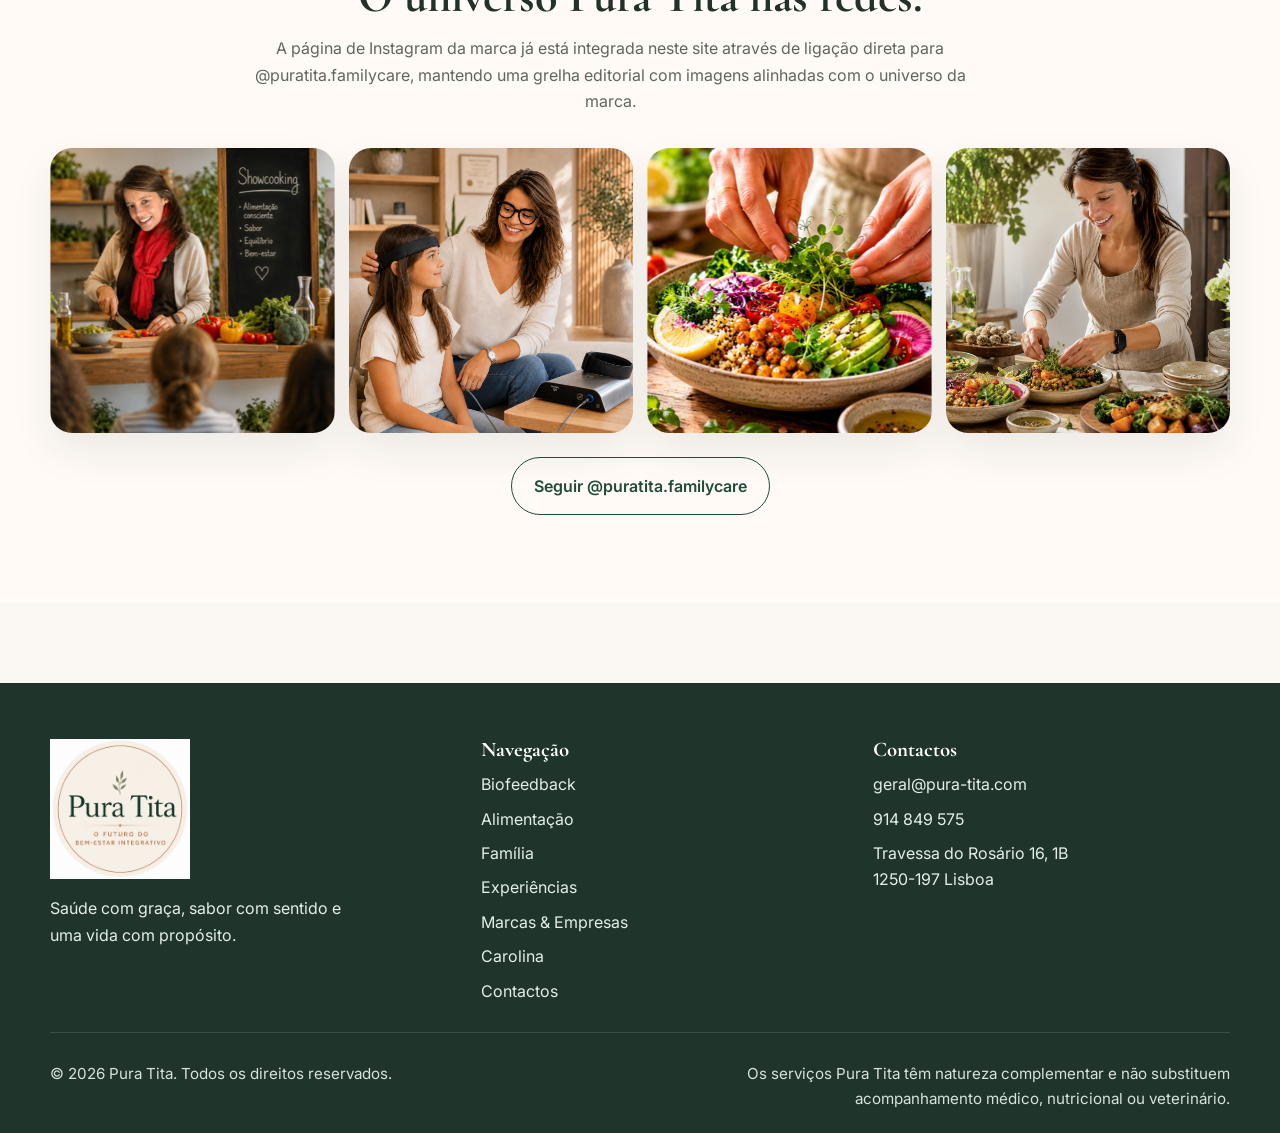
==== commit 54f5611b: "Update index.html substituição imagem grid instagram" ====
--- a/index.html
+++ b/index.html
@@ -148,6 +148,7 @@
       <img src="assets/images/experiencias-showcooking.png" alt="Showcooking Pura Tita" />
       <img src="assets/images/familia-crianca.png" alt="Sessão de biofeedback com criança" />
       <img src="assets/images/alimentacao-1.png" alt="Alimentação natural e funcional Pura Tita" />
+      <img src="assets/images/workshop_alimentacao.png" alt="Workshop de alimentação Pura Tita" />
     </div>
     <div class="container center insta-cta">
       <a class="button button-secondary" href="https://www.instagram.com/puratita.familycare/" target="_blank" rel="noopener">Seguir @puratita.familycare</a>
